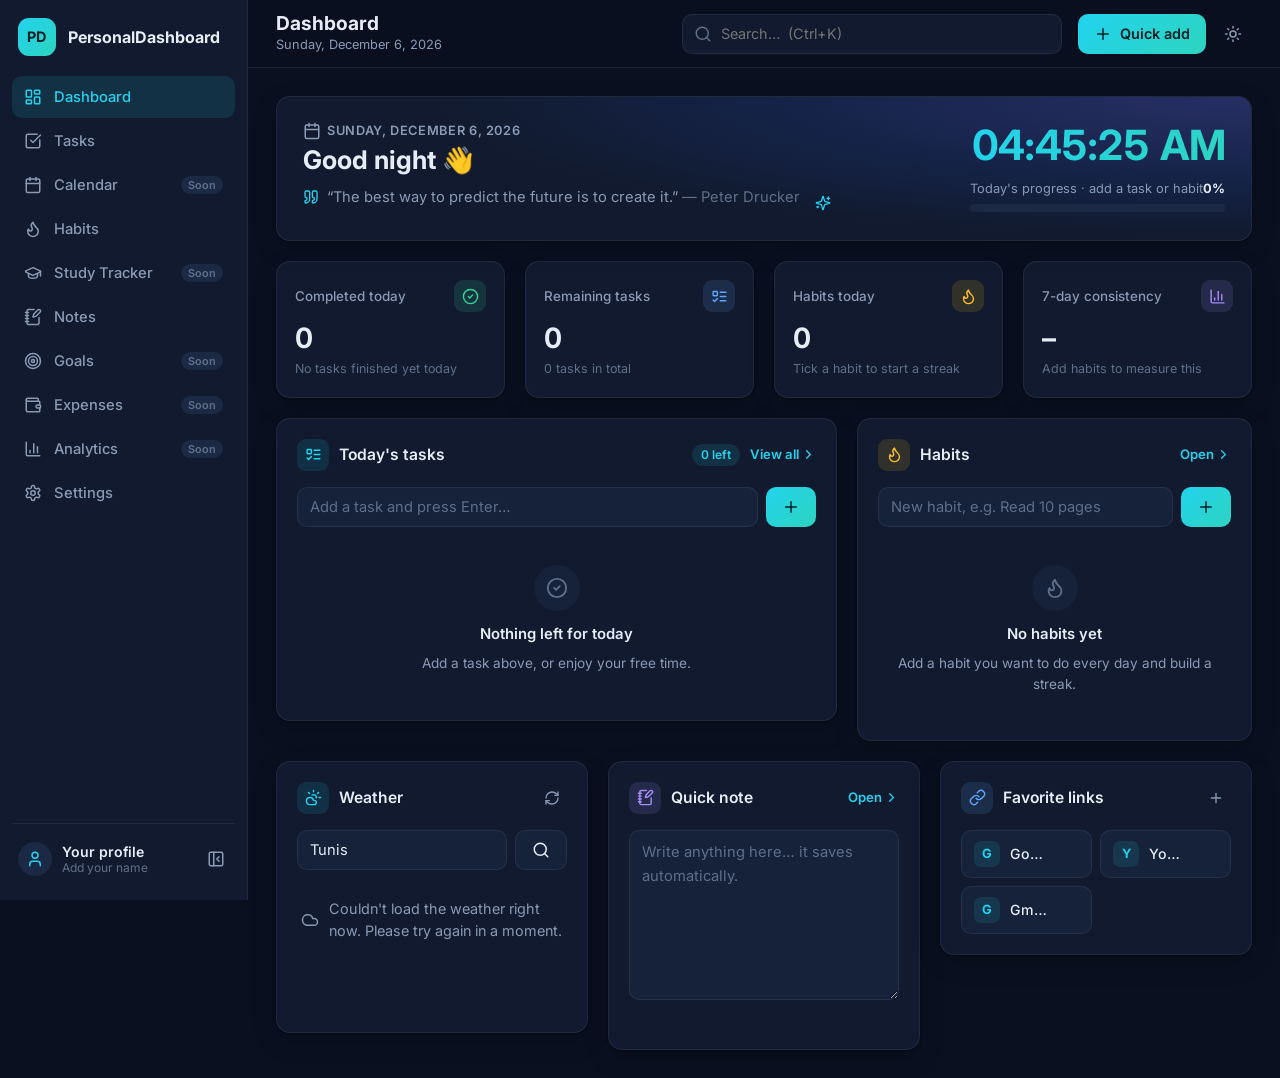
==== index.html @ f1c65d22 "PersonalDashboard 2.0 - Phase 1: app shell, redesign and data foundation - Sidebar navigation (colla" ====
<!DOCTYPE html>
<html lang="en" data-theme="dark">
<head>
  <meta charset="UTF-8">
  <meta name="viewport" content="width=device-width, initial-scale=1.0">
  <title>PersonalDashboard</title>

  <!-- Apply the saved theme BEFORE the page is drawn (avoids a white flash). Dark is the default. -->
  <script>
    try {
      const settings = JSON.parse(localStorage.getItem("pd.settings") || "null");
      const oldTheme = JSON.parse(localStorage.getItem("theme") || "null"); // from version 1
      document.documentElement.dataset.theme = (settings && settings.theme) || oldTheme || "dark";
    } catch {}
  </script>

  <!-- Inter font (falls back to the system font when offline) -->
  <link rel="preconnect" href="https://fonts.googleapis.com">
  <link rel="preconnect" href="https://fonts.gstatic.com" crossorigin>
  <link href="https://fonts.googleapis.com/css2?family=Inter:wght@400;500;600;700&display=swap" rel="stylesheet">

  <link rel="stylesheet" href="css/base.css">
  <link rel="stylesheet" href="css/layout.css">
  <link rel="stylesheet" href="css/components.css">
  <link rel="stylesheet" href="css/widgets.css">
  <link rel="stylesheet" href="css/animations.css">
</head>
<body>

  <div class="app" id="app">

    <!-- ===== Sidebar (filled in by js/shell.js) ===== -->
    <aside class="sidebar" id="sidebar" aria-label="Main navigation">
      <div class="sidebar-brand">
        <div class="logo" aria-hidden="true">PD</div>
        <span class="brand-name">PersonalDashboard</span>
      </div>

      <nav class="sidebar-nav" id="sidebar-nav"></nav>

      <div class="sidebar-footer">
        <a class="profile" id="profile" href="#/settings"></a>
        <button class="btn-icon collapse-button" id="collapse-button" type="button"></button>
      </div>
    </aside>

    <!-- Dark overlay behind the sidebar on phones -->
    <div class="sidebar-overlay" id="sidebar-overlay"></div>

    <!-- ===== Main area ===== -->
    <div class="main">

      <header class="topbar">
        <button class="btn-icon menu-button" id="menu-button" type="button" aria-label="Open menu"></button>

        <div class="topbar-title">
          <h1 id="page-title">Dashboard</h1>
          <p id="topbar-date" class="topbar-date"></p>
        </div>

        <div class="search" id="search">
          <span class="search-icon" id="search-icon"></span>
          <input id="search-input" type="search" placeholder="Search…  (Ctrl+K)" autocomplete="off"
                 aria-label="Search tasks, habits, notes and links">
          <div class="dropdown search-results" id="search-results" hidden></div>
        </div>

        <div class="topbar-actions">
          <div class="quick-add">
            <button class="btn btn-primary" id="quick-add-button" type="button" aria-haspopup="menu" aria-expanded="false"></button>
            <div class="dropdown quick-add-menu" id="quick-add-menu" role="menu" hidden></div>
          </div>
          <button class="btn-icon" id="theme-button" type="button"></button>
        </div>
      </header>

      <!-- Each page is drawn in here by js/router.js -->
      <main class="view" id="view" tabindex="-1"></main>
    </div>
  </div>

  <!-- Toast notifications appear here -->
  <div class="toasts" id="toasts" aria-live="polite"></div>

  <!-- Scripts: order matters, each file can use the ones loaded before it -->
  <script src="js/icons.js"></script>
  <script src="js/storage.js"></script>
  <script src="js/ui.js"></script>
  <script src="js/widgets/welcome.js"></script>
  <script src="js/widgets/stats.js"></script>
  <script src="js/widgets/tasks.js"></script>
  <script src="js/widgets/habits.js"></script>
  <script src="js/widgets/notes.js"></script>
  <script src="js/widgets/links.js"></script>
  <script src="js/widgets/weather.js"></script>
  <script src="js/views.js"></script>
  <script src="js/router.js"></script>
  <script src="js/shell.js"></script>
  <script src="js/app.js"></script>
</body>
</html>
---- css/base.css ----
/* =========================================================
   BASE: design tokens (colors, sizes), reset, typography,
   buttons and form fields shared by the whole app.
   ========================================================= */

/* Dark theme = the default */
:root {
  color-scheme: dark;

  --bg: #0a1020;              /* deep navy page background */
  --surface: #111a2e;         /* cards */
  --surface-2: #16213a;       /* inputs, hovered rows */
  --surface-3: #1c2945;
  --border: rgba(148, 163, 184, 0.12);
  --border-strong: rgba(148, 163, 184, 0.22);

  --text: #e6edf7;
  --text-muted: #8a9ab5;
  --text-faint: #5f6f8a;

  --accent: #22d3ee;          /* cyan */
  --accent-2: #2dd4bf;        /* turquoise, used in gradients */
  --accent-soft: rgba(34, 211, 238, 0.12);
  --on-accent: #032027;       /* text on accent-colored buttons */

  /* Secondary colors */
  --violet: #a78bfa;
  --amber: #fbbf24;
  --rose: #fb7185;
  --emerald: #34d399;
  --sky: #60a5fa;
  --danger: #f87171;

  --shadow: 0 1px 2px rgba(0, 0, 0, 0.3), 0 8px 24px rgba(0, 0, 0, 0.18);
  --shadow-lg: 0 20px 50px rgba(0, 0, 0, 0.45);
  --glow: 0 10px 30px rgba(34, 211, 238, 0.12);
  --sky-strength: 0.28;

  --radius: 14px;
  --radius-sm: 10px;
  --sidebar-width: 248px;
  --topbar-height: 68px;
  --font: "Inter", "Segoe UI", system-ui, -apple-system, sans-serif;
}

/* Light theme: only the values change, every other rule stays the same */
:root[data-theme="light"] {
  color-scheme: light;

  --bg: #f3f6fb;
  --surface: #ffffff;
  --surface-2: #f1f5f9;
  --surface-3: #e8eef6;
  --border: #e3e9f2;
  --border-strong: #cfd8e5;

  --text: #0f172a;
  --text-muted: #5b6b82;
  --text-faint: #94a3b8;

  --accent: #0891b2;          /* darker cyan so it's readable on white */
  --accent-2: #0d9488;
  --accent-soft: rgba(8, 145, 178, 0.1);
  --on-accent: #ffffff;

  --violet: #7c3aed;
  --amber: #d97706;
  --rose: #e11d48;
  --emerald: #059669;
  --sky: #2563eb;
  --danger: #dc2626;

  --shadow: 0 1px 2px rgba(15, 23, 42, 0.04), 0 6px 20px rgba(15, 23, 42, 0.05);
  --shadow-lg: 0 20px 50px rgba(15, 23, 42, 0.15);
  --glow: 0 10px 30px rgba(8, 145, 178, 0.12);
  --sky-strength: 0.35;
}

/* ===== Reset ===== */
*,
*::before,
*::after {
  box-sizing: border-box;
  margin: 0;
  padding: 0;
}

html {
  -webkit-text-size-adjust: 100%;
}

body {
  font-family: var(--font);
  font-size: 15px;
  line-height: 1.5;
  background: var(--bg);
  color: var(--text);
  min-height: 100vh;
  -webkit-font-smoothing: antialiased;
}

a {
  color: inherit;
  text-decoration: none;
}

ul {
  list-style: none;
}

[hidden] {
  display: none !important;
}

/* A visible ring only when using the keyboard (not on mouse clicks) */
:focus-visible {
  outline: 2px solid var(--accent);
  outline-offset: 2px;
}

/* Lucide icons */
.icon {
  width: 18px;
  height: 18px;
  flex-shrink: 0;
}

/* Text that only screen readers announce */
.sr-only {
  position: absolute;
  width: 1px;
  height: 1px;
  overflow: hidden;
  clip: rect(0 0 0 0);
  white-space: nowrap;
}

.muted { color: var(--text-muted); }

/* Thin scrollbars */
* {
  scrollbar-width: thin;
  scrollbar-color: var(--border-strong) transparent;
}

/* ===== Buttons ===== */
button {
  font: inherit;
  color: inherit;
  background: none;
  border: none;
  cursor: pointer;
}

button:disabled {
  cursor: not-allowed;
  opacity: 0.5;
}

.btn {
  display: inline-flex;
  align-items: center;
  justify-content: center;
  gap: 8px;
  height: 40px;
  padding: 0 16px;
  border-radius: var(--radius-sm);
  font-weight: 600;
  font-size: 0.9rem;
  white-space: nowrap;
  transition: background-color 0.2s, border-color 0.2s, transform 0.1s, opacity 0.2s;
}

.btn:active:not(:disabled) {
  transform: scale(0.97);
}

.btn-primary {
  background: linear-gradient(135deg, var(--accent), var(--accent-2));
  color: var(--on-accent);
}

.btn-primary:hover {
  opacity: 0.92;
}

.btn-secondary {
  background: var(--surface-2);
  border: 1px solid var(--border);
}

.btn-secondary:hover {
  border-color: var(--border-strong);
  background: var(--surface-3);
}

.btn-danger {
  background: var(--danger);
  color: #fff;
}

.btn-danger:hover {
  opacity: 0.9;
}

/* Square icon-only button */
.btn-icon {
  display: inline-flex;
  align-items: center;
  justify-content: center;
  width: 38px;
  height: 38px;
  border-radius: var(--radius-sm);
  color: var(--text-muted);
  transition: background-color 0.2s, color 0.2s, transform 0.1s;
  flex-shrink: 0;
}

.btn-icon:hover {
  background: var(--surface-2);
  color: var(--text);
}

.btn-icon:active {
  transform: scale(0.94);
}

.btn-icon.small {
  width: 30px;
  height: 30px;
}

.btn-icon.small .icon {
  width: 16px;
  height: 16px;
}

.btn-icon.danger:hover {
  color: var(--danger);
}

/* ===== Form fields ===== */
.input,
textarea.input,
select.input {
  width: 100%;
  height: 40px;
  padding: 0 12px;
  font: inherit;
  font-size: 0.92rem;
  color: var(--text);
  background: var(--surface-2);
  border: 1px solid var(--border);
  border-radius: var(--radius-sm);
  transition: border-color 0.2s, background-color 0.2s, box-shadow 0.2s;
}

textarea.input {
  height: auto;
  padding: 10px 12px;
  line-height: 1.6;
  resize: vertical;
}

.input::placeholder {
  color: var(--text-faint);
}

.input:hover {
  border-color: var(--border-strong);
}

.input:focus {
  outline: none;
  border-color: var(--accent);
  box-shadow: 0 0 0 3px var(--accent-soft);
}

.input.invalid {
  border-color: var(--danger);
}

.field {
  display: flex;
  flex-direction: column;
  gap: 6px;
}

.field label {
  font-size: 0.82rem;
  font-weight: 600;
  color: var(--text-muted);
}

.field-error {
  font-size: 0.8rem;
  color: var(--danger);
  min-height: 1em;
}

input[type="checkbox"] {
  width: 18px;
  height: 18px;
  accent-color: var(--accent);
  cursor: pointer;
  flex-shrink: 0;
}
---- css/layout.css ----
/* =========================================================
   LAYOUT: the app "frame": sidebar, top bar, page area,
   and how it adapts to tablets and phones.
   ========================================================= */

.app {
  display: grid;
  grid-template-columns: var(--sidebar-width) minmax(0, 1fr);
  min-height: 100vh;
  transition: grid-template-columns 0.25s ease;
}

/* Collapsed sidebar (desktop): icons only */
.app.sidebar-collapsed {
  --sidebar-width: 76px;
}

/* ===== Sidebar ===== */
.sidebar {
  position: sticky;
  top: 0;
  height: 100vh;
  display: flex;
  flex-direction: column;
  background: var(--surface);
  border-right: 1px solid var(--border);
  padding: 18px 12px;
  overflow: hidden;
  z-index: 40;
}

.sidebar-brand {
  display: flex;
  align-items: center;
  gap: 12px;
  padding: 0 6px 20px;
  white-space: nowrap;
}

.logo {
  width: 38px;
  height: 38px;
  flex-shrink: 0;
  display: grid;
  place-items: center;
  border-radius: 11px;
  background: linear-gradient(135deg, var(--accent), var(--accent-2));
  color: var(--on-accent);
  font-weight: 700;
  font-size: 0.9rem;
  letter-spacing: 0.02em;
}

.brand-name {
  font-weight: 700;
  font-size: 1rem;
}

.sidebar-nav {
  flex: 1;
  display: flex;
  flex-direction: column;
  gap: 2px;
  overflow-y: auto;
  overflow-x: hidden;
}

.nav-link {
  position: relative;
  display: flex;
  align-items: center;
  gap: 12px;
  height: 42px;
  padding: 0 12px;
  border-radius: var(--radius-sm);
  color: var(--text-muted);
  font-weight: 500;
  font-size: 0.92rem;
  white-space: nowrap;
  transition: background-color 0.2s, color 0.2s;
}

.nav-link:hover {
  background: var(--surface-2);
  color: var(--text);
}

/* Active page: tinted background + accent bar on the left */
.nav-link[aria-current="page"] {
  background: var(--accent-soft);
  color: var(--accent);
}

.nav-link[aria-current="page"]::before {
  content: "";
  position: absolute;
  left: -12px;
  top: 10px;
  bottom: 10px;
  width: 3px;
  border-radius: 0 3px 3px 0;
  background: var(--accent);
}

.nav-label {
  flex: 1;
}

/* "Soon" label on sections planned for a later phase */
.nav-badge {
  font-size: 0.68rem;
  font-weight: 600;
  padding: 1px 7px;
  border-radius: 999px;
  background: var(--surface-3);
  color: var(--text-faint);
}

.sidebar-footer {
  display: flex;
  align-items: center;
  gap: 6px;
  padding-top: 12px;
  border-top: 1px solid var(--border);
}

.profile {
  flex: 1;
  min-width: 0;
  display: flex;
  align-items: center;
  gap: 10px;
  padding: 6px;
  border-radius: var(--radius-sm);
  transition: background-color 0.2s;
}

.profile:hover {
  background: var(--surface-2);
}

.avatar {
  width: 34px;
  height: 34px;
  flex-shrink: 0;
  display: grid;
  place-items: center;
  border-radius: 50%;
  background: var(--surface-3);
  color: var(--accent);
  font-weight: 700;
  font-size: 0.85rem;
}

.profile-text {
  min-width: 0;
  display: flex;
  flex-direction: column;
  line-height: 1.25;
}

.profile-name {
  font-weight: 600;
  font-size: 0.88rem;
  overflow: hidden;
  text-overflow: ellipsis;
  white-space: nowrap;
}

.profile-sub {
  font-size: 0.75rem;
  color: var(--text-faint);
}

/* Collapsed: hide all text, center the icons */
.app.sidebar-collapsed .brand-name,
.app.sidebar-collapsed .nav-label,
.app.sidebar-collapsed .nav-badge,
.app.sidebar-collapsed .profile-text {
  display: none;
}

.app.sidebar-collapsed .nav-link {
  justify-content: center;
  padding: 0;
}

.app.sidebar-collapsed .sidebar-brand {
  justify-content: center;
  padding-left: 0;
  padding-right: 0;
}

.app.sidebar-collapsed .sidebar-footer {
  flex-direction: column;
}

.app.sidebar-collapsed .profile {
  flex: none;
}

.sidebar-overlay {
  display: none;
}

/* ===== Main area ===== */
.main {
  min-width: 0;
  display: flex;
  flex-direction: column;
}

/* ===== Top bar ===== */
.topbar {
  position: sticky;
  top: 0;
  z-index: 30;
  display: flex;
  align-items: center;
  gap: 16px;
  min-height: var(--topbar-height);
  padding: 12px 28px;
  background: color-mix(in srgb, var(--bg) 82%, transparent);
  backdrop-filter: blur(12px);
  -webkit-backdrop-filter: blur(12px);
  border-bottom: 1px solid var(--border);
}

.menu-button {
  display: none;
}

.topbar-title {
  min-width: 0;
  margin-right: auto;
}

.topbar-title h1 {
  font-size: 1.2rem;
  font-weight: 700;
  line-height: 1.2;
}

.topbar-date {
  font-size: 0.8rem;
  color: var(--text-muted);
}

.search {
  position: relative;
  width: min(380px, 100%);
}

.search-icon {
  position: absolute;
  left: 12px;
  top: 50%;
  transform: translateY(-50%);
  color: var(--text-faint);
  display: flex;
  pointer-events: none;
}

.search input {
  width: 100%;
  height: 40px;
  padding: 0 12px 0 38px;
  font: inherit;
  font-size: 0.9rem;
  color: var(--text);
  background: var(--surface);
  border: 1px solid var(--border);
  border-radius: var(--radius-sm);
  transition: border-color 0.2s, box-shadow 0.2s;
}

.search input:focus {
  outline: none;
  border-color: var(--accent);
  box-shadow: 0 0 0 3px var(--accent-soft);
}

.topbar-actions {
  display: flex;
  align-items: center;
  gap: 8px;
}

.quick-add {
  position: relative;
}

/* ===== Page area ===== */
.view {
  width: 100%;
  max-width: 1320px;
  margin: 0 auto;
  padding: 28px;
}

.view:focus {
  outline: none;
}

/* =========================================================
   RESPONSIVE
   ========================================================= */

/* Tablets and phones: the sidebar becomes a slide-in drawer */
@media (max-width: 960px) {
  .app,
  .app.sidebar-collapsed {
    grid-template-columns: minmax(0, 1fr);
    --sidebar-width: 260px;
  }

  .sidebar {
    position: fixed;
    left: 0;
    top: 0;
    width: 260px;
    transform: translateX(-100%);
    transition: transform 0.25s ease;
    box-shadow: var(--shadow-lg);
  }

  /* The drawer always shows full labels, even if "collapsed" was chosen on desktop */
  .app.sidebar-collapsed .brand-name,
  .app.sidebar-collapsed .nav-label,
  .app.sidebar-collapsed .nav-badge,
  .app.sidebar-collapsed .profile-text {
    display: revert;
  }
  .app.sidebar-collapsed .nav-link { justify-content: flex-start; padding: 0 12px; }
  .app.sidebar-collapsed .sidebar-brand { justify-content: flex-start; padding: 0 6px 20px; }
  .app.sidebar-collapsed .sidebar-footer { flex-direction: row; }
  .app.sidebar-collapsed .profile { flex: 1; }

  .collapse-button {
    display: none;
  }

  .app.nav-open .sidebar {
    transform: translateX(0);
  }

  .app.nav-open .sidebar-overlay {
    display: block;
    position: fixed;
    inset: 0;
    z-index: 35;
    background: rgba(2, 6, 23, 0.55);
  }

  .menu-button {
    display: inline-flex;
  }

  .topbar {
    padding: 12px 20px;
  }

  .view {
    padding: 20px;
  }
}

/* Phones: search moves to its own row, button text is hidden */
@media (max-width: 640px) {
  .topbar {
    flex-wrap: wrap;
    gap: 10px;
    padding: 10px 16px;
  }

  .search {
    order: 5;           /* put it last = on the second row */
    width: 100%;
  }

  .topbar-date {
    display: none;
  }

  .quick-add-label {
    display: none;
  }

  #quick-add-button {
    width: 40px;
    padding: 0;
  }

  .view {
    padding: 16px;
  }
}
---- css/components.css ----
/* =========================================================
   COMPONENTS: reusable building blocks used on every page.
   ========================================================= */

/* ===== Card ===== */
.card {
  background: var(--surface);
  border: 1px solid var(--border);
  border-radius: var(--radius);
  padding: 20px;
  box-shadow: var(--shadow);
  min-width: 0;
  transition: border-color 0.25s, box-shadow 0.25s, transform 0.25s;
}

.card.hoverable:hover {
  border-color: var(--border-strong);
  box-shadow: var(--glow);
  transform: translateY(-2px);
}

.card-header {
  display: flex;
  align-items: center;
  gap: 10px;
  margin-bottom: 16px;
}

.card-title {
  display: flex;
  align-items: center;
  gap: 10px;
  font-size: 0.98rem;
  font-weight: 600;
  margin-right: auto;
  min-width: 0;
}

/* Small colored square behind a card's icon */
.card-icon {
  width: 32px;
  height: 32px;
  flex-shrink: 0;
  display: grid;
  place-items: center;
  border-radius: 9px;
  background: var(--accent-soft);
  color: var(--accent);
}

.card-icon .icon {
  width: 17px;
  height: 17px;
}

.card-icon.violet  { background: color-mix(in srgb, var(--violet) 14%, transparent);  color: var(--violet); }
.card-icon.amber   { background: color-mix(in srgb, var(--amber) 14%, transparent);   color: var(--amber); }
.card-icon.rose    { background: color-mix(in srgb, var(--rose) 14%, transparent);    color: var(--rose); }
.card-icon.emerald { background: color-mix(in srgb, var(--emerald) 14%, transparent); color: var(--emerald); }
.card-icon.sky     { background: color-mix(in srgb, var(--sky) 14%, transparent);     color: var(--sky); }

.card-link {
  display: inline-flex;
  align-items: center;
  gap: 2px;
  font-size: 0.82rem;
  font-weight: 600;
  color: var(--accent);
  white-space: nowrap;
}

.card-link:hover {
  text-decoration: underline;
}

.card-link .icon {
  width: 15px;
  height: 15px;
}

/* ===== Badge ===== */
.badge {
  display: inline-flex;
  align-items: center;
  gap: 4px;
  padding: 2px 9px;
  border-radius: 999px;
  font-size: 0.75rem;
  font-weight: 600;
  background: var(--surface-3);
  color: var(--text-muted);
  white-space: nowrap;
}

.badge.accent {
  background: var(--accent-soft);
  color: var(--accent);
}

/* ===== Inline "add" form: input + button ===== */
.add-form {
  display: flex;
  gap: 8px;
  margin-bottom: 12px;
}

/* ===== List rows (tasks, habits) ===== */
.item-list {
  display: flex;
  flex-direction: column;
}

.item {
  display: flex;
  align-items: center;
  gap: 12px;
  padding: 10px 8px;
  margin: 0 -8px;
  border-radius: var(--radius-sm);
  transition: background-color 0.2s;
}

.item + .item {
  border-top: 1px solid var(--border);
}

.item:hover {
  background: var(--surface-2);
}

.item:hover + .item {
  border-top-color: transparent;
}

.item-text {
  flex: 1;
  min-width: 0;
  overflow-wrap: anywhere;
  font-size: 0.92rem;
}

/* The words. The "crossed out" line is a thin background stripe that grows
   from 0% to 100% wide, so it draws itself from left to right. */
.item-label {
  background: linear-gradient(currentColor, currentColor) no-repeat 0 55% / 0% 1.5px;
  transition: background-size 0.35s ease, color 0.35s ease;
}

.item.done .item-label {
  background-size: 100% 1.5px;
  color: var(--text-faint);
}

/* Action buttons appear on hover (always visible on touch screens) */
.item-actions {
  display: flex;
  gap: 2px;
  opacity: 0;
  transition: opacity 0.2s;
}

.item:hover .item-actions,
.item:focus-within .item-actions {
  opacity: 1;
}

@media (hover: none) {
  .item-actions { opacity: 1; }
}

/* ===== Progress bar ===== */
.progress-track {
  height: 8px;
  background: var(--surface-3);
  border-radius: 999px;
  overflow: hidden;
}

.progress-bar {
  height: 100%;
  width: 0%;
  border-radius: 999px;
  background: linear-gradient(90deg, var(--accent), var(--accent-2));
  transition: width 0.5s ease;
}

/* When something is 100% done, the bar shines */
.progress-bar.complete {
  background: linear-gradient(90deg, var(--accent), #a5f3fc, var(--accent-2), var(--accent));
  background-size: 200% 100%;
  animation: shine 2.2s linear infinite;
}

/* ===== Empty state ===== */
.empty-state {
  display: flex;
  flex-direction: column;
  align-items: center;
  text-align: center;
  gap: 8px;
  padding: 26px 12px;
  color: var(--text-muted);
}

.empty-state .empty-icon {
  width: 46px;
  height: 46px;
  display: grid;
  place-items: center;
  border-radius: 50%;
  background: var(--surface-2);
  color: var(--text-faint);
  margin-bottom: 4px;
}

.empty-state .empty-icon .icon {
  width: 22px;
  height: 22px;
}

.empty-state strong {
  color: var(--text);
  font-weight: 600;
  font-size: 0.93rem;
}

.empty-state p {
  font-size: 0.85rem;
  max-width: 320px;
}

/* ===== Dropdown menus (quick add, search results) ===== */
.dropdown {
  position: absolute;
  top: calc(100% + 8px);
  right: 0;
  z-index: 50;
  min-width: 220px;
  padding: 6px;
  background: var(--surface);
  border: 1px solid var(--border-strong);
  border-radius: var(--radius);
  box-shadow: var(--shadow-lg);
  animation: pop-in 0.15s ease;
}

.menu-item {
  display: flex;
  align-items: center;
  gap: 10px;
  width: 100%;
  padding: 9px 10px;
  border-radius: 8px;
  font-size: 0.9rem;
  text-align: left;
  color: var(--text);
}

.menu-item:hover,
.menu-item:focus-visible,
.menu-item.active {
  background: var(--surface-2);
  outline: none;
}

.menu-item .icon {
  color: var(--text-muted);
}

.menu-item small {
  margin-left: auto;
  font-size: 0.75rem;
  color: var(--text-faint);
}

.search-results {
  left: 0;
  right: 0;
  max-height: 60vh;
  overflow-y: auto;
}

.search-group {
  padding: 8px 10px 4px;
  font-size: 0.72rem;
  font-weight: 600;
  text-transform: uppercase;
  letter-spacing: 0.06em;
  color: var(--text-faint);
}

.search-empty {
  padding: 14px 10px;
  font-size: 0.88rem;
  color: var(--text-muted);
}

.result-text {
  min-width: 0;
  overflow: hidden;
  text-overflow: ellipsis;
  white-space: nowrap;
}

mark {
  background: var(--accent-soft);
  color: var(--accent);
  border-radius: 3px;
}

/* ===== Toasts ===== */
.toasts {
  position: fixed;
  right: 20px;
  bottom: 20px;
  z-index: 200;
  display: flex;
  flex-direction: column;
  gap: 10px;
  max-width: min(380px, calc(100vw - 40px));
}

.toast {
  display: flex;
  align-items: center;
  gap: 10px;
  padding: 12px 14px;
  background: var(--surface);
  border: 1px solid var(--border-strong);
  border-left: 3px solid var(--emerald);
  border-radius: var(--radius-sm);
  box-shadow: var(--shadow-lg);
  font-size: 0.9rem;
  animation: toast-in 0.25s ease;
}

.toast.error { border-left-color: var(--danger); }
.toast.info  { border-left-color: var(--accent); }

.toast .toast-icon { color: var(--emerald); display: flex; }
.toast.error .toast-icon { color: var(--danger); }
.toast.info .toast-icon { color: var(--accent); }

.toast-message {
  flex: 1;
}

.toast-action {
  font-weight: 600;
  color: var(--accent);
  padding: 4px 6px;
  border-radius: 6px;
}

.toast-action:hover {
  background: var(--accent-soft);
}

.toast.leaving {
  animation: toast-out 0.2s ease forwards;
}

/* ===== Modal dialog ===== */
.modal-backdrop {
  position: fixed;
  inset: 0;
  z-index: 150;
  display: grid;
  place-items: center;
  padding: 16px;
  background: rgba(2, 6, 23, 0.6);
  backdrop-filter: blur(3px);
  animation: fade-in 0.15s ease;
}

.modal {
  width: min(460px, 100%);
  max-height: calc(100vh - 32px);
  overflow-y: auto;
  background: var(--surface);
  border: 1px solid var(--border-strong);
  border-radius: 16px;
  box-shadow: var(--shadow-lg);
  padding: 22px;
  animation: pop-in 0.2s ease;
}

.modal h2 {
  font-size: 1.1rem;
  margin-bottom: 6px;
}

.modal-message {
  color: var(--text-muted);
  font-size: 0.92rem;
}

.modal-fields {
  display: flex;
  flex-direction: column;
  gap: 14px;
  margin-top: 16px;
}

.modal-actions {
  display: flex;
  justify-content: flex-end;
  gap: 8px;
  margin-top: 22px;
}

/* ===== Page header (Tasks, Habits, Notes pages) ===== */
.page-header {
  display: flex;
  align-items: flex-end;
  justify-content: space-between;
  gap: 16px;
  margin-bottom: 20px;
  flex-wrap: wrap;
}

.page-header h2 {
  font-size: 1.45rem;
  font-weight: 700;
}

.page-header p {
  color: var(--text-muted);
  font-size: 0.92rem;
}

/* ===== Segmented control (e.g. Dark | Light) ===== */
.segmented {
  display: inline-flex;
  padding: 3px;
  gap: 3px;
  background: var(--surface-2);
  border: 1px solid var(--border);
  border-radius: var(--radius-sm);
}

.segmented button {
  display: inline-flex;
  align-items: center;
  gap: 6px;
  padding: 7px 14px;
  border-radius: 8px;
  font-size: 0.86rem;
  font-weight: 600;
  color: var(--text-muted);
  transition: background-color 0.2s, color 0.2s;
}

.segmented button[aria-pressed="true"] {
  background: var(--surface);
  color: var(--text);
  box-shadow: var(--shadow);
}

/* Small loading spinner */
.spinner {
  animation: spin 0.9s linear infinite;
}
---- css/widgets.css ----
/* =========================================================
   WIDGETS & PAGES: styles for specific widgets and pages.
   ========================================================= */

/* ===== Dashboard grid ===== */
.dashboard {
  display: flex;
  flex-direction: column;
  gap: 20px;
}

/* 12 columns: each widget chooses how many it spans */
.widget-grid {
  display: grid;
  grid-template-columns: repeat(12, minmax(0, 1fr));
  gap: 20px;
  align-items: start;
}

.span-7 { grid-column: span 7; }
.span-5 { grid-column: span 5; }
.span-4 { grid-column: span 4; }

@media (max-width: 1180px) {
  .span-7, .span-5, .span-4 { grid-column: span 6; }
}

@media (max-width: 760px) {
  .span-7, .span-5, .span-4 { grid-column: span 12; }
}

/* ===== Welcome banner ===== */
.welcome {
  position: relative;
  overflow: hidden;
  display: flex;
  align-items: center;
  gap: 24px;
  padding: 24px 26px;
}

/* Time-of-day sky: a colored glow that changes with the hour.
   js/widgets/welcome.js sets <html data-period="morning|afternoon|evening|night">. */
.welcome-sky {
  position: absolute;
  inset: 0;
  opacity: var(--sky-strength);
  pointer-events: none;
}

[data-period="morning"] .welcome-sky {
  background: radial-gradient(120% 140% at 100% 0%, #fdba74 0%, #f9a8d4 35%, transparent 70%);
}
[data-period="afternoon"] .welcome-sky {
  background: radial-gradient(120% 140% at 100% 0%, #22d3ee 0%, #60a5fa 40%, transparent 70%);
}
[data-period="evening"] .welcome-sky {
  background: radial-gradient(120% 140% at 100% 0%, #fb923c 0%, #f472b6 35%, #a78bfa 55%, transparent 75%);
}
[data-period="night"] .welcome-sky {
  background: radial-gradient(120% 140% at 100% 0%, #6366f1 0%, #1e3a8a 40%, transparent 70%);
}

.welcome-main,
.welcome-side {
  position: relative;  /* sit above the sky */
}

.welcome-main {
  flex: 1;
  min-width: 0;
}

.eyebrow {
  display: flex;
  align-items: center;
  gap: 6px;
  font-size: 0.8rem;
  font-weight: 600;
  color: var(--text-muted);
  text-transform: uppercase;
  letter-spacing: 0.05em;
}

.welcome h2 {
  font-size: 1.6rem;
  font-weight: 700;
  line-height: 1.25;
  margin: 4px 0 10px;
}

.quote {
  display: flex;
  align-items: flex-start;
  gap: 8px;
  max-width: 620px;
  color: var(--text-muted);
  font-size: 0.92rem;
}

.quote .icon {
  width: 16px;
  height: 16px;
  margin-top: 3px;
  color: var(--accent);
}

.quote-author {
  color: var(--text-faint);
  white-space: nowrap;
}

.welcome-side {
  display: flex;
  flex-direction: column;
  align-items: flex-end;
  gap: 12px;
  min-width: 220px;
}

.clock {
  font-size: 2.6rem;
  font-weight: 700;
  line-height: 1;
  letter-spacing: -0.02em;
  font-variant-numeric: tabular-nums;  /* digits don't "jump" */
  background: linear-gradient(135deg, var(--accent), var(--accent-2));
  -webkit-background-clip: text;
  background-clip: text;
  color: transparent;
}

.daily-progress {
  width: 100%;
}

.daily-progress-info {
  display: flex;
  justify-content: space-between;
  font-size: 0.8rem;
  color: var(--text-muted);
  margin-bottom: 6px;
}

.daily-progress-info strong {
  color: var(--text);
}

@media (max-width: 760px) {
  .welcome {
    flex-direction: column;
    align-items: stretch;
    padding: 20px;
  }

  .welcome-side {
    align-items: flex-start;
    min-width: 0;
  }

  .clock {
    font-size: 2.1rem;
  }
}

/* ===== Stat cards ===== */
.stats-grid {
  display: grid;
  grid-template-columns: repeat(4, minmax(0, 1fr));
  gap: 20px;
}

@media (max-width: 1100px) {
  .stats-grid { grid-template-columns: repeat(2, minmax(0, 1fr)); }
}

@media (max-width: 480px) {
  .stats-grid { gap: 12px; }
}

.stat-card {
  display: flex;
  flex-direction: column;
  gap: 12px;
  padding: 18px;
}

.stat-top {
  display: flex;
  align-items: center;
  justify-content: space-between;
  gap: 8px;
  color: var(--text-muted);
  font-size: 0.84rem;
  font-weight: 500;
}

.stat-value {
  font-size: 1.75rem;
  font-weight: 700;
  line-height: 1;
  font-variant-numeric: tabular-nums;
}

.stat-sub {
  font-size: 0.78rem;
  color: var(--text-faint);
  margin-top: -4px;
}

/* ===== Habits ===== */
.habit-progress {
  margin-bottom: 14px;
}

.habit-progress-info {
  display: flex;
  justify-content: space-between;
  font-size: 0.8rem;
  color: var(--text-muted);
  margin-bottom: 6px;
}

.habit-progress-info .complete-text {
  color: var(--accent);
  font-weight: 600;
}

.streak {
  display: inline-flex;
  align-items: center;
  gap: 3px;
  padding: 2px 9px;
  border-radius: 999px;
  font-size: 0.76rem;
  font-weight: 600;
  white-space: nowrap;
  background: color-mix(in srgb, var(--amber) 13%, transparent);
  color: var(--amber);
}

.streak[data-level="0"] {
  background: var(--surface-3);
  color: var(--text-faint);
}

.flame {
  display: inline-flex;
}

.flame .icon {
  width: 14px;
  height: 14px;
  transition: width 0.3s, height 0.3s;
}

/* The flame grows with the streak: level 1 = 3+ days, level 2 = 7+ days */
.streak[data-level="1"] .flame .icon { width: 16px; height: 16px; }
.streak[data-level="2"] .flame .icon { width: 18px; height: 18px; }
.streak[data-level="2"] .flame { animation: flicker 1.6s ease-in-out infinite; }

/* Last 7 days as little squares (Habits page) */
.week-dots {
  display: flex;
  gap: 4px;
}

.week-dot {
  width: 14px;
  height: 14px;
  border-radius: 4px;
  background: var(--surface-3);
}

.week-dot.on {
  background: var(--accent);
}

.week-dot.today {
  outline: 1.5px solid var(--border-strong);
  outline-offset: 1px;
}

@media (max-width: 520px) {
  .week-dots { display: none; }
}

/* ===== Notes ===== */
.note-area {
  min-height: 170px;
}

.page-note .note-area {
  min-height: 55vh;
  font-size: 1rem;
}

.note-status {
  display: block;
  font-size: 0.78rem;
  color: var(--text-faint);
  margin-top: 8px;
  min-height: 1.2em;
}

/* ===== Links ===== */
.link-grid {
  display: grid;
  grid-template-columns: repeat(auto-fill, minmax(130px, 1fr));
  gap: 8px;
}

.link-tile {
  position: relative;
  display: flex;
  align-items: center;
  gap: 10px;
  padding: 10px 12px;
  border-radius: var(--radius-sm);
  background: var(--surface-2);
  border: 1px solid var(--border);
  font-size: 0.88rem;
  font-weight: 500;
  min-width: 0;
  transition: border-color 0.2s, background-color 0.2s, transform 0.15s;
}

.link-tile:hover {
  border-color: var(--accent);
  background: var(--surface-3);
}

.link-tile a {
  display: flex;
  align-items: center;
  gap: 10px;
  min-width: 0;
  flex: 1;
}

.link-tile a::after {
  content: "";
  position: absolute;
  inset: 0;   /* the whole tile is clickable */
}

.link-initial {
  width: 26px;
  height: 26px;
  flex-shrink: 0;
  display: grid;
  place-items: center;
  border-radius: 7px;
  background: var(--accent-soft);
  color: var(--accent);
  font-weight: 700;
  font-size: 0.8rem;
}

.link-name {
  overflow: hidden;
  text-overflow: ellipsis;
  white-space: nowrap;
}

.link-tile .btn-icon {
  position: relative;
  z-index: 1;     /* above the clickable area */
  margin: -6px -8px -6px 0;
  opacity: 0;
}

.link-tile:hover .btn-icon,
.link-tile:focus-within .btn-icon {
  opacity: 1;
}

@media (hover: none) {
  .link-tile .btn-icon { opacity: 1; }
}

.link-form {
  display: grid;
  grid-template-columns: 1fr 1fr auto;
  gap: 8px;
  margin-bottom: 12px;
}

@media (max-width: 520px) {
  .link-form { grid-template-columns: 1fr; }
}

/* ===== Weather ===== */
.weather-body {
  min-height: 130px;
}

.weather-main {
  display: flex;
  align-items: center;
  gap: 16px;
}

.weather-icon {
  width: 58px;
  height: 58px;
  display: grid;
  place-items: center;
  border-radius: 16px;
  background: var(--accent-soft);
  color: var(--accent);
}

.weather-icon .icon {
  width: 30px;
  height: 30px;
}

.weather-temp {
  font-size: 2rem;
  font-weight: 700;
  line-height: 1.1;
}

.weather-place {
  color: var(--text-muted);
  font-size: 0.88rem;
}

.weather-details {
  display: grid;
  grid-template-columns: repeat(3, 1fr);
  gap: 8px;
  margin-top: 16px;
}

.weather-detail {
  display: flex;
  flex-direction: column;
  gap: 2px;
  padding: 8px 10px;
  border-radius: var(--radius-sm);
  background: var(--surface-2);
  font-size: 0.78rem;
  color: var(--text-muted);
}

.weather-detail strong {
  font-size: 0.92rem;
  color: var(--text);
}

.weather-message {
  display: flex;
  align-items: center;
  gap: 10px;
  padding: 16px 4px;
  color: var(--text-muted);
  font-size: 0.9rem;
}

/* ===== Settings page ===== */
.settings {
  display: flex;
  flex-direction: column;
  gap: 20px;
  max-width: 760px;
}

.setting-row {
  display: flex;
  align-items: center;
  justify-content: space-between;
  gap: 16px;
  padding: 14px 0;
  flex-wrap: wrap;
}

.setting-row + .setting-row {
  border-top: 1px solid var(--border);
}

.setting-text {
  min-width: 0;
  flex: 1 1 260px;
}

.setting-text strong {
  display: block;
  font-size: 0.93rem;
  font-weight: 600;
}

.setting-text span {
  font-size: 0.84rem;
  color: var(--text-muted);
}

.setting-control {
  display: flex;
  gap: 8px;
  flex: 0 1 320px;
}

/* ===== "Coming soon" pages ===== */
.coming-soon {
  max-width: 640px;
  margin: 40px auto;
  text-align: center;
  padding: 40px 28px;
}

.coming-soon .card-icon {
  width: 56px;
  height: 56px;
  border-radius: 16px;
  margin: 0 auto 16px;
}

.coming-soon .card-icon .icon {
  width: 26px;
  height: 26px;
}

.coming-soon h2 {
  font-size: 1.35rem;
  margin-bottom: 6px;
}

.coming-soon ul {
  display: inline-flex;
  flex-direction: column;
  gap: 8px;
  margin-top: 20px;
  text-align: left;
  color: var(--text-muted);
  font-size: 0.92rem;
}

.coming-soon li {
  display: flex;
  align-items: center;
  gap: 8px;
}

.coming-soon li .icon {
  width: 16px;
  height: 16px;
  color: var(--accent);
}
---- css/animations.css ----
/* =========================================================
   ANIMATIONS
   "@keyframes" describes a movement from start to end.
   Elements use it with "animation: name duration".
   ========================================================= */

@keyframes fade-in {
  from { opacity: 0; }
  to   { opacity: 1; }
}

/* Each page fades and slides up a little when you open it */
@keyframes view-in {
  from { opacity: 0; transform: translateY(8px); }
  to   { opacity: 1; transform: translateY(0); }
}

/* Menus and dialogs */
@keyframes pop-in {
  from { opacity: 0; transform: translateY(-4px) scale(0.98); }
  to   { opacity: 1; transform: translateY(0) scale(1); }
}

@keyframes toast-in {
  from { opacity: 0; transform: translateY(10px); }
  to   { opacity: 1; transform: translateY(0); }
}

@keyframes toast-out {
  to { opacity: 0; transform: translateX(20px); }
}

/* New task / habit / link */
@keyframes item-in {
  from { opacity: 0; transform: translateY(-6px); }
  to   { opacity: 1; transform: translateY(0); }
}

/* Deleted item */
@keyframes item-out {
  to { opacity: 0; transform: translateX(20px) scale(0.95); }
}

/* Checkbox "pop" */
@keyframes pop {
  0%   { transform: scale(1); }
  50%  { transform: scale(1.3); }
  100% { transform: scale(1); }
}

/* Streak badge bounce */
@keyframes bump {
  0%   { transform: scale(1); }
  40%  { transform: scale(1.25) rotate(-4deg); }
  100% { transform: scale(1); }
}

/* Long-streak flame */
@keyframes flicker {
  0%, 100% { transform: scale(1) rotate(0deg); }
  50%      { transform: scale(1.12) rotate(5deg); }
}

/* Highlighted search result */
@keyframes highlight {
  0%, 60% { background-color: var(--accent-soft); }
  100%    { background-color: transparent; }
}

@keyframes shine {
  from { background-position: 200% 0; }
  to   { background-position: 0% 0; }
}

@keyframes spin {
  to { transform: rotate(360deg); }
}

/* Classes that js/ui.js adds at the right moment */
.view-enter  { animation: view-in 0.3s ease; }
.entering    { animation: item-in 0.3s ease; }
.leaving     { animation: item-out 0.25s ease forwards; pointer-events: none; }
.pop         { animation: pop 0.3s ease; }
.bump        { animation: bump 0.45s ease; }
.fade-in     { animation: fade-in 0.4s ease; }
.highlighted { animation: highlight 2s ease; }

/* Light/dark switch: the browser cross-fades old and new colors */
::view-transition-old(root),
::view-transition-new(root) {
  animation-duration: 0.35s;
}

/* =========================================================
   REDUCED MOTION (accessibility)
   If "Animation effects" is turned off in Windows (or on a phone),
   remove movement and keep the page still.
   ========================================================= */
@media (prefers-reduced-motion: reduce) {
  *,
  *::before,
  *::after {
    animation-duration: 0.01ms !important;
    animation-iteration-count: 1 !important;
    animation-delay: 0s !important;
    transition-duration: 0.01ms !important;
  }

  .card.hoverable:hover {
    transform: none;
  }
}
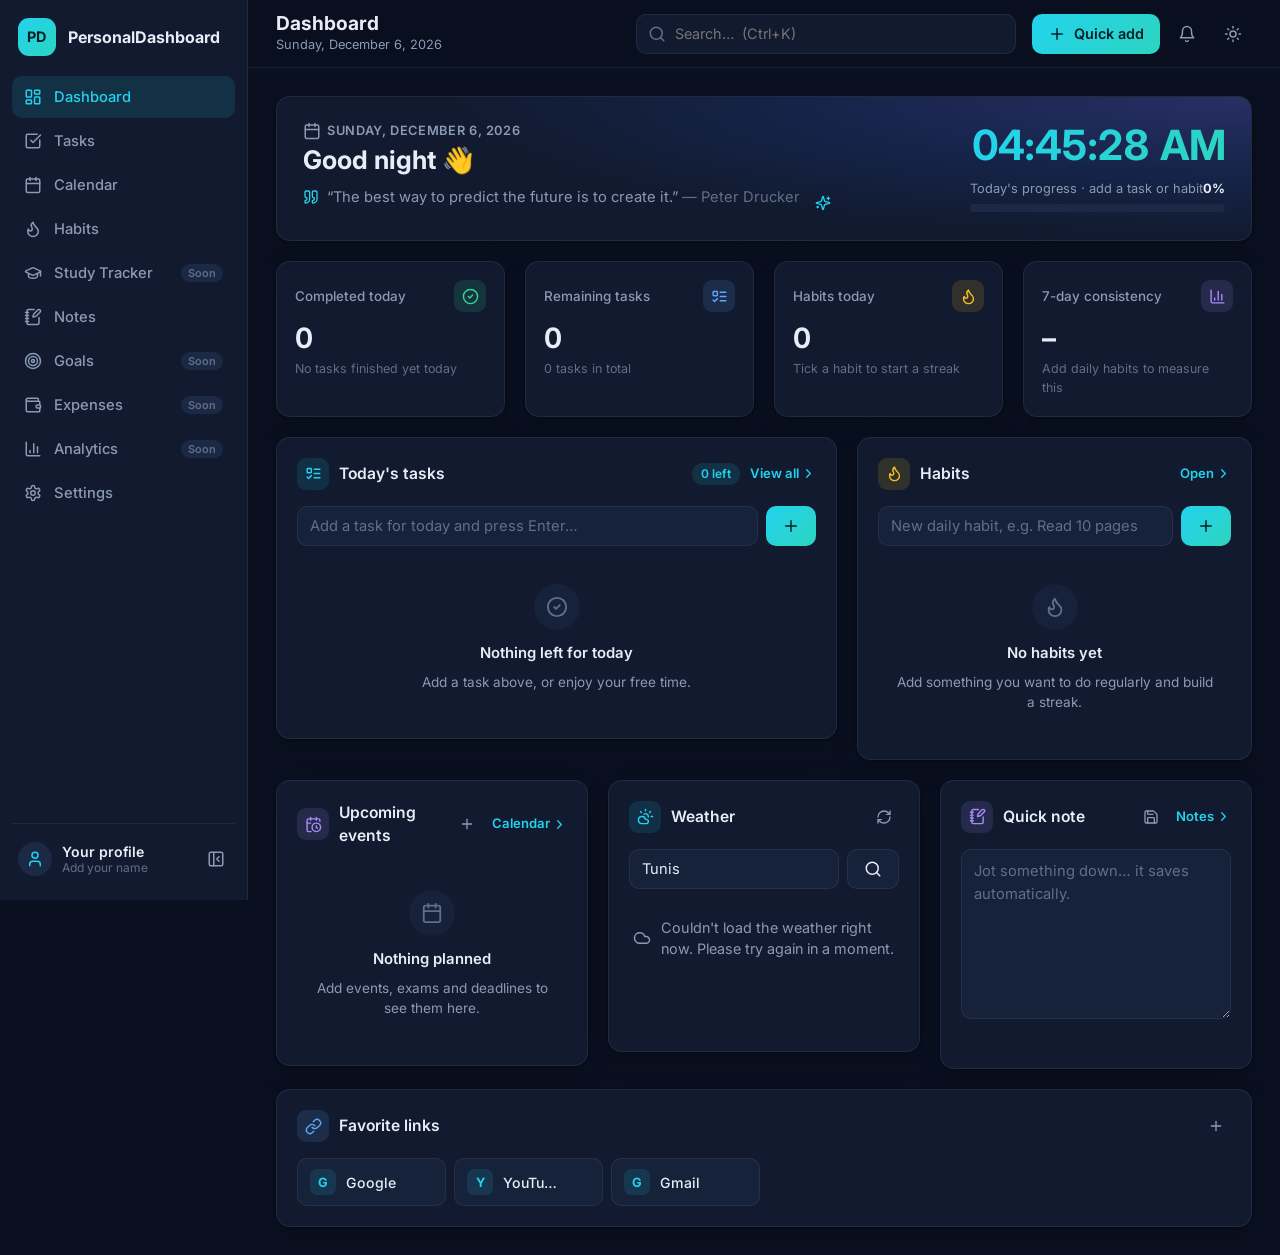
==== commit f675c5dc: "PersonalDashboard 2.0 - Phase 2: tasks, calendar, habits and notes - Tasks: description, priority, d" ====
--- a/index.html
+++ b/index.html
@@ -23,6 +23,7 @@
   <link rel="stylesheet" href="css/layout.css">
   <link rel="stylesheet" href="css/components.css">
   <link rel="stylesheet" href="css/widgets.css">
+  <link rel="stylesheet" href="css/pages.css">
   <link rel="stylesheet" href="css/animations.css">
 </head>
 <body>
@@ -61,7 +62,7 @@
         <div class="search" id="search">
           <span class="search-icon" id="search-icon"></span>
           <input id="search-input" type="search" placeholder="Search…  (Ctrl+K)" autocomplete="off"
-                 aria-label="Search tasks, habits, notes and links">
+                 aria-label="Search tasks, events, habits, notes and links">
           <div class="dropdown search-results" id="search-results" hidden></div>
         </div>
 
@@ -69,6 +70,10 @@
           <div class="quick-add">
             <button class="btn btn-primary" id="quick-add-button" type="button" aria-haspopup="menu" aria-expanded="false"></button>
             <div class="dropdown quick-add-menu" id="quick-add-menu" role="menu" hidden></div>
+          </div>
+          <div class="notifications">
+            <button class="btn-icon bell" id="notifications-button" type="button" aria-haspopup="true" aria-expanded="false"></button>
+            <div class="dropdown notifications-panel" id="notifications-panel" hidden></div>
           </div>
           <button class="btn-icon" id="theme-button" type="button"></button>
         </div>
@@ -93,6 +98,8 @@
   <script src="js/widgets/notes.js"></script>
   <script src="js/widgets/links.js"></script>
   <script src="js/widgets/weather.js"></script>
+  <script src="js/widgets/calendar.js"></script>
+  <script src="js/notifications.js"></script>
   <script src="js/views.js"></script>
   <script src="js/router.js"></script>
   <script src="js/shell.js"></script>
--- a/css/widgets.css
+++ b/css/widgets.css
@@ -17,6 +17,7 @@
   align-items: start;
 }
 
+.span-12 { grid-column: span 12; }
 .span-7 { grid-column: span 7; }
 .span-5 { grid-column: span 5; }
 .span-4 { grid-column: span 4; }
--- a/css/pages.css
+++ b/css/pages.css
@@ -0,0 +1,1028 @@
+/* =========================================================
+   PAGES (Phase 2): tasks, calendar, habits, notes, notifications,
+   plus small additions to the shared components.
+   ========================================================= */
+
+/* ===== Form dialog: two columns for "half" fields ===== */
+.modal {
+  width: min(540px, 100%);
+}
+
+.modal-fields {
+  display: grid;
+  grid-template-columns: 1fr 1fr;
+}
+
+.modal-fields .field {
+  grid-column: span 2;
+}
+
+.modal-fields .field.half {
+  grid-column: span 1;
+}
+
+@media (max-width: 520px) {
+  .modal-fields .field.half { grid-column: span 2; }
+}
+
+.btn.danger-text {
+  color: var(--danger);
+  margin-right: auto;   /* push it to the left, away from Save */
+}
+
+.btn.compact,
+.input.compact {
+  height: 34px;
+  font-size: 0.85rem;
+}
+
+select.input {
+  cursor: pointer;
+  padding-right: 8px;
+}
+
+.small {
+  font-size: 0.8rem;
+}
+
+/* An input with an icon inside on the left */
+.search-field,
+.select-wrap {
+  position: relative;
+  display: flex;
+  align-items: center;
+}
+
+.search-field > .icon,
+.select-wrap > .icon {
+  position: absolute;
+  left: 11px;
+  width: 16px;
+  height: 16px;
+  color: var(--text-faint);
+  pointer-events: none;
+}
+
+.search-field .input,
+.select-wrap .input {
+  padding-left: 34px;
+}
+
+/* ===== Toolbar (filters + selects) ===== */
+.toolbar {
+  display: flex;
+  align-items: center;
+  justify-content: space-between;
+  gap: 12px;
+  flex-wrap: wrap;
+  margin-bottom: 14px;
+}
+
+.toolbar-right {
+  display: flex;
+  gap: 8px;
+  flex-wrap: wrap;
+}
+
+.filter-tabs {
+  display: flex;
+  gap: 4px;
+  padding: 3px;
+  background: var(--surface-2);
+  border: 1px solid var(--border);
+  border-radius: var(--radius-sm);
+  overflow-x: auto;
+  max-width: 100%;
+}
+
+.filter-tabs button {
+  display: inline-flex;
+  align-items: center;
+  gap: 6px;
+  padding: 6px 12px;
+  border-radius: 8px;
+  font-size: 0.86rem;
+  font-weight: 600;
+  color: var(--text-muted);
+  white-space: nowrap;
+  transition: background-color 0.2s, color 0.2s;
+}
+
+.filter-tabs button:hover {
+  color: var(--text);
+}
+
+.filter-tabs button[aria-selected="true"] {
+  background: var(--surface);
+  color: var(--text);
+  box-shadow: var(--shadow);
+}
+
+.filter-tabs .count {
+  min-width: 20px;
+  padding: 0 6px;
+  border-radius: 999px;
+  background: var(--surface-3);
+  font-size: 0.72rem;
+  line-height: 18px;
+  text-align: center;
+}
+
+.filter-tabs .has-overdue .count {
+  background: color-mix(in srgb, var(--danger) 18%, transparent);
+  color: var(--danger);
+}
+
+/* ===== Task rows ===== */
+.item-main {
+  flex: 1;
+  min-width: 0;
+  display: flex;
+  flex-direction: column;
+  align-items: flex-start;
+  gap: 4px;
+  text-align: left;
+  font-size: 0.92rem;
+  overflow-wrap: anywhere;
+}
+
+.item-desc {
+  font-size: 0.8rem;
+  color: var(--text-muted);
+  display: -webkit-box;
+  -webkit-line-clamp: 1;
+  -webkit-box-orient: vertical;
+  overflow: hidden;
+}
+
+.item-meta {
+  display: flex;
+  flex-wrap: wrap;
+  gap: 5px;
+}
+
+.item-meta:empty {
+  display: none;
+}
+
+.item-meta .badge .icon,
+.badge .icon {
+  width: 12px;
+  height: 12px;
+}
+
+.item.done .item-meta {
+  opacity: 0.6;
+}
+
+.badge.priority-high   { background: color-mix(in srgb, var(--rose) 15%, transparent);  color: var(--rose); }
+.badge.priority-medium { background: color-mix(in srgb, var(--amber) 15%, transparent); color: var(--amber); }
+.badge.priority-low    { background: color-mix(in srgb, var(--sky) 15%, transparent);   color: var(--sky); }
+.badge.overdue         { background: color-mix(in srgb, var(--danger) 16%, transparent); color: var(--danger); }
+.badge.tag             { background: transparent; border: 1px solid var(--border-strong); }
+
+/* Overdue tasks get a red line on the left */
+.item.is-overdue {
+  box-shadow: inset 3px 0 0 var(--danger);
+}
+
+.task-summary {
+  display: flex;
+  flex-direction: column;
+  gap: 10px;
+  margin-bottom: 20px;
+}
+
+.task-summary-text {
+  display: flex;
+  justify-content: space-between;
+  gap: 12px;
+  flex-wrap: wrap;
+  font-size: 0.9rem;
+}
+
+/* ===== Upcoming events widget ===== */
+.upcoming-list {
+  display: flex;
+  flex-direction: column;
+  gap: 4px;
+}
+
+.upcoming-item {
+  display: flex;
+  align-items: center;
+  gap: 12px;
+  width: 100%;
+  padding: 8px;
+  border-radius: var(--radius-sm);
+  text-align: left;
+  transition: background-color 0.2s;
+}
+
+.upcoming-item:hover {
+  background: var(--surface-2);
+}
+
+.date-tile {
+  width: 44px;
+  height: 46px;
+  flex-shrink: 0;
+  display: flex;
+  flex-direction: column;
+  align-items: center;
+  justify-content: center;
+  border-radius: 10px;
+  background: var(--accent-soft);
+  color: var(--accent);
+  font-weight: 700;
+  font-size: 1.05rem;
+  line-height: 1.1;
+}
+
+.date-tile small {
+  font-size: 0.65rem;
+  text-transform: uppercase;
+  letter-spacing: 0.05em;
+}
+
+.upcoming-text {
+  min-width: 0;
+  display: flex;
+  flex-direction: column;
+}
+
+.upcoming-text strong {
+  font-size: 0.9rem;
+  font-weight: 600;
+  overflow: hidden;
+  text-overflow: ellipsis;
+  white-space: nowrap;
+}
+
+.upcoming-text span {
+  font-size: 0.78rem;
+  color: var(--text-muted);
+}
+
+/* Colors per event type (used by chips, tiles and bars) */
+.rose    { --type: var(--rose); }
+.violet  { --type: var(--violet); }
+.emerald { --type: var(--emerald); }
+.accent  { --type: var(--accent); }
+
+.date-tile.rose, .date-tile.violet, .date-tile.emerald {
+  background: color-mix(in srgb, var(--type) 15%, transparent);
+  color: var(--type);
+}
+
+.badge.type-accent  { background: var(--accent-soft); color: var(--accent); }
+.badge.type-rose    { background: color-mix(in srgb, var(--rose) 15%, transparent); color: var(--rose); }
+.badge.type-violet  { background: color-mix(in srgb, var(--violet) 15%, transparent); color: var(--violet); }
+.badge.type-emerald { background: color-mix(in srgb, var(--emerald) 15%, transparent); color: var(--emerald); }
+
+/* ===== Calendar page ===== */
+.calendar-layout {
+  display: grid;
+  grid-template-columns: minmax(0, 1fr) 340px;
+  gap: 20px;
+  align-items: start;
+}
+
+@media (max-width: 1100px) {
+  .calendar-layout { grid-template-columns: minmax(0, 1fr); }
+}
+
+.cal-nav {
+  display: flex;
+  align-items: center;
+  gap: 6px;
+}
+
+.cal-title {
+  font-size: 1.05rem;
+  font-weight: 700;
+  margin-left: 8px;
+  white-space: nowrap;
+}
+
+.cal-month {
+  display: grid;
+  grid-template-columns: repeat(7, minmax(0, 1fr));
+  border-top: 1px solid var(--border);
+  border-left: 1px solid var(--border);
+  border-radius: var(--radius-sm);
+  overflow: hidden;
+}
+
+.cal-weekday {
+  padding: 8px;
+  font-size: 0.75rem;
+  font-weight: 600;
+  text-transform: uppercase;
+  letter-spacing: 0.04em;
+  color: var(--text-faint);
+  border-right: 1px solid var(--border);
+  border-bottom: 1px solid var(--border);
+  background: var(--surface-2);
+}
+
+.cal-cell {
+  position: relative;
+  min-height: 104px;
+  padding: 6px;
+  display: flex;
+  flex-direction: column;
+  gap: 4px;
+  border-right: 1px solid var(--border);
+  border-bottom: 1px solid var(--border);
+  cursor: pointer;
+  min-width: 0;
+  transition: background-color 0.15s;
+}
+
+.cal-cell:hover {
+  background: var(--surface-2);
+}
+
+.cal-cell.other-month {
+  background: color-mix(in srgb, var(--surface-2) 50%, transparent);
+}
+
+.cal-cell.other-month .cal-day-number {
+  color: var(--text-faint);
+}
+
+.cal-cell.selected {
+  background: var(--accent-soft);
+}
+
+.cal-day-number {
+  width: 26px;
+  height: 26px;
+  display: grid;
+  place-items: center;
+  border-radius: 50%;
+  font-size: 0.82rem;
+  font-weight: 600;
+}
+
+.cal-cell.today .cal-day-number {
+  background: var(--accent);
+  color: var(--on-accent);
+}
+
+.cal-items {
+  display: flex;
+  flex-direction: column;
+  gap: 3px;
+  min-width: 0;
+}
+
+.cal-chip {
+  display: flex;
+  align-items: center;
+  gap: 4px;
+  width: 100%;
+  min-width: 0;
+  padding: 2px 6px;
+  border-radius: 5px;
+  font-size: 0.72rem;
+  font-weight: 500;
+  text-align: left;
+  background: color-mix(in srgb, var(--type, var(--accent)) 16%, transparent);
+  color: var(--type, var(--accent));
+  border-left: 2px solid var(--type, var(--accent));
+}
+
+.cal-chip:hover {
+  filter: brightness(1.15);
+}
+
+.cal-chip.task {
+  --type: var(--text-muted);
+  background: var(--surface-3);
+  border-left-color: transparent;
+}
+
+.cal-chip.task .icon {
+  width: 11px;
+  height: 11px;
+}
+
+.cal-chip.task.done .cal-chip-text {
+  text-decoration: line-through;
+}
+
+.cal-chip-time {
+  font-variant-numeric: tabular-nums;
+  opacity: 0.85;
+}
+
+.cal-chip-text {
+  overflow: hidden;
+  text-overflow: ellipsis;
+  white-space: nowrap;
+}
+
+.cal-more {
+  font-size: 0.72rem;
+  color: var(--text-muted);
+  text-align: left;
+  padding-left: 6px;
+}
+
+.cal-dot {
+  display: none;
+}
+
+/* Week view: 7 columns */
+.cal-week {
+  display: grid;
+  grid-template-columns: repeat(7, minmax(0, 1fr));
+  gap: 8px;
+}
+
+.cal-week-day {
+  min-height: 300px;
+  padding: 8px;
+  border: 1px solid var(--border);
+  border-radius: var(--radius-sm);
+  display: flex;
+  flex-direction: column;
+  gap: 8px;
+  cursor: pointer;
+  min-width: 0;
+}
+
+.cal-week-day.selected {
+  border-color: var(--accent);
+  background: var(--accent-soft);
+}
+
+.cal-week-head {
+  display: flex;
+  flex-direction: column;
+  align-items: center;
+  font-size: 0.75rem;
+  color: var(--text-muted);
+  text-transform: uppercase;
+}
+
+.cal-week-head strong {
+  font-size: 1.2rem;
+  color: var(--text);
+  text-transform: none;
+}
+
+.cal-week-day.today .cal-week-head strong {
+  color: var(--accent);
+}
+
+.cal-week-day .cal-chip {
+  white-space: normal;
+  flex-wrap: wrap;
+}
+
+.cal-free {
+  font-size: 0.75rem;
+  color: var(--text-faint);
+  text-align: center;
+}
+
+/* Phones: month cells show a dot instead of chips, week becomes a list */
+@media (max-width: 760px) {
+  .cal-cell {
+    min-height: 54px;
+    align-items: center;
+    padding: 4px 2px;
+  }
+  .cal-cell .cal-items { display: none; }
+  .cal-dot {
+    display: block;
+    width: 6px;
+    height: 6px;
+    border-radius: 50%;
+    background: var(--accent);
+  }
+  .cal-weekday {
+    padding: 6px 2px;
+    text-align: center;
+    font-size: 0.68rem;
+  }
+  .cal-week {
+    grid-template-columns: 1fr;
+  }
+  .cal-week-day {
+    min-height: 0;
+    flex-direction: row;
+    align-items: flex-start;
+  }
+  .cal-week-head {
+    width: 46px;
+    flex-shrink: 0;
+  }
+  .cal-week-day .cal-items { flex: 1; }
+  .cal-free { text-align: left; padding-top: 6px; }
+  .cal-title { font-size: 0.95rem; margin-left: 2px; }
+}
+
+/* Day agenda */
+.agenda-list {
+  display: flex;
+  flex-direction: column;
+  gap: 6px;
+  margin-bottom: 8px;
+}
+
+.agenda-main {
+  display: flex;
+  align-items: flex-start;
+  gap: 10px;
+  width: 100%;
+  padding: 10px;
+  border-radius: var(--radius-sm);
+  background: var(--surface-2);
+  text-align: left;
+  transition: background-color 0.2s;
+}
+
+.agenda-main:hover {
+  background: var(--surface-3);
+}
+
+.agenda-time {
+  width: 76px;
+  flex-shrink: 0;
+  font-size: 0.78rem;
+  font-weight: 600;
+  color: var(--text-muted);
+  font-variant-numeric: tabular-nums;
+  padding-top: 1px;
+}
+
+.agenda-bar {
+  width: 3px;
+  align-self: stretch;
+  border-radius: 3px;
+  background: var(--type, var(--accent));
+}
+
+.agenda-text {
+  flex: 1;
+  min-width: 0;
+  display: flex;
+  flex-direction: column;
+  gap: 2px;
+}
+
+.agenda-text strong {
+  font-size: 0.9rem;
+  font-weight: 600;
+  overflow-wrap: anywhere;
+}
+
+.agenda-text span {
+  font-size: 0.8rem;
+  color: var(--text-muted);
+  overflow-wrap: anywhere;
+}
+
+.agenda-section {
+  font-size: 0.72rem;
+  font-weight: 600;
+  text-transform: uppercase;
+  letter-spacing: 0.06em;
+  color: var(--text-faint);
+  margin: 14px 0 6px;
+}
+
+/* ===== Habits page ===== */
+.habits-layout {
+  display: grid;
+  grid-template-columns: minmax(0, 1.2fr) minmax(0, 1fr);
+  gap: 20px;
+  margin: 20px 0;
+  align-items: start;
+}
+
+@media (max-width: 1100px) {
+  .habits-layout { grid-template-columns: minmax(0, 1fr); }
+}
+
+.habit-item.selected {
+  background: var(--accent-soft);
+}
+
+.mini-stats {
+  display: grid;
+  grid-template-columns: repeat(3, minmax(0, 1fr));
+  gap: 8px;
+  margin-bottom: 14px;
+}
+
+@media (max-width: 480px) {
+  .mini-stats { grid-template-columns: repeat(2, minmax(0, 1fr)); }
+}
+
+.mini-stat {
+  display: flex;
+  flex-direction: column;
+  gap: 2px;
+  padding: 10px 12px;
+  border-radius: var(--radius-sm);
+  background: var(--surface-2);
+}
+
+.mini-stat span {
+  font-size: 0.75rem;
+  color: var(--text-muted);
+}
+
+.mini-stat strong {
+  font-size: 1.05rem;
+}
+
+/* Heatmap: one column per week, 7 rows (Mon–Sun) */
+.heatmap-scroll {
+  overflow-x: auto;     /* scrolls inside the card on small screens, never the page */
+  padding-bottom: 4px;
+}
+
+.heatmap-wrap {
+  width: max-content;
+  --cell: 13px;
+}
+
+.heatmap-months,
+.heatmap {
+  display: grid;
+  grid-template-columns: repeat(var(--weeks), var(--cell));
+  gap: 3px;
+}
+
+.heatmap-months {
+  height: 18px;
+  font-size: 0.68rem;
+  color: var(--text-faint);
+}
+
+.heatmap-months span {
+  white-space: nowrap;
+}
+
+.heatmap {
+  grid-template-rows: repeat(7, var(--cell));
+  grid-auto-flow: column;
+}
+
+.hm {
+  display: inline-block;
+  width: var(--cell, 13px);
+  height: var(--cell, 13px);
+  border-radius: 3px;
+  background: var(--surface-3);
+}
+
+.hm.l1 { background: color-mix(in srgb, var(--accent) 30%, var(--surface-3)); }
+.hm.l2 { background: color-mix(in srgb, var(--accent) 55%, var(--surface-3)); }
+.hm.l3 { background: color-mix(in srgb, var(--accent) 78%, var(--surface-3)); }
+.hm.l4 { background: var(--accent); }
+.hm.before { background: transparent; border: 1px dashed var(--border); }
+.hm.future { background: transparent; }
+
+.heatmap-legend {
+  display: flex;
+  align-items: center;
+  justify-content: flex-end;
+  gap: 4px;
+  margin-top: 8px;
+  font-size: 0.72rem;
+  color: var(--text-faint);
+}
+
+.heatmap-legend .hm {
+  width: 11px;
+  height: 11px;
+}
+
+/* ===== Notes app ===== */
+.notes-app {
+  display: grid;
+  grid-template-columns: 320px minmax(0, 1fr);
+  gap: 20px;
+  align-items: start;
+}
+
+.notes-sidebar {
+  display: flex;
+  flex-direction: column;
+  gap: 12px;
+  padding: 14px;
+  max-height: calc(100vh - 180px);
+  position: sticky;
+  top: calc(var(--topbar-height) + 20px);
+}
+
+.notes-filters {
+  display: flex;
+  flex-direction: column;
+  gap: 8px;
+}
+
+.note-list {
+  display: flex;
+  flex-direction: column;
+  gap: 4px;
+  overflow-y: auto;
+  margin: 0 -4px;
+  padding: 0 4px;
+}
+
+.note-row {
+  display: flex;
+  flex-direction: column;
+  gap: 4px;
+  width: 100%;
+  padding: 10px 12px;
+  border-radius: var(--radius-sm);
+  text-align: left;
+  border: 1px solid transparent;
+  transition: background-color 0.2s, border-color 0.2s;
+}
+
+.note-row:hover {
+  background: var(--surface-2);
+}
+
+.note-row.active {
+  background: var(--accent-soft);
+  border-color: color-mix(in srgb, var(--accent) 35%, transparent);
+}
+
+.note-row-top {
+  display: flex;
+  align-items: center;
+  gap: 6px;
+}
+
+.note-row-top strong {
+  flex: 1;
+  min-width: 0;
+  font-size: 0.9rem;
+  font-weight: 600;
+  overflow: hidden;
+  text-overflow: ellipsis;
+  white-space: nowrap;
+}
+
+.pin-mark {
+  color: var(--accent);
+  display: flex;
+}
+
+.pin-mark .icon {
+  width: 14px;
+  height: 14px;
+}
+
+.note-row-snippet {
+  font-size: 0.8rem;
+  color: var(--text-muted);
+  display: -webkit-box;
+  -webkit-line-clamp: 2;
+  -webkit-box-orient: vertical;
+  overflow: hidden;
+}
+
+.note-row-meta {
+  display: flex;
+  align-items: center;
+  gap: 6px;
+  flex-wrap: wrap;
+  font-size: 0.72rem;
+  color: var(--text-faint);
+}
+
+.note-editor {
+  display: flex;
+  flex-direction: column;
+  min-height: calc(100vh - 180px);
+}
+
+.note-toolbar {
+  display: flex;
+  align-items: center;
+  gap: 8px;
+  flex-wrap: wrap;
+  padding-bottom: 12px;
+  border-bottom: 1px solid var(--border);
+}
+
+.note-toolbar select {
+  width: auto;
+}
+
+.tags-field {
+  flex: 1;
+  min-width: 160px;
+}
+
+.btn-icon.is-active {
+  color: var(--accent);
+  background: var(--accent-soft);
+}
+
+.back-button {
+  display: none;
+}
+
+.note-title-input,
+.note-body-input {
+  width: 100%;
+  border: none;
+  background: transparent;
+  color: var(--text);
+  font: inherit;
+  outline: none;
+}
+
+.note-title-input {
+  font-size: 1.5rem;
+  font-weight: 700;
+  padding: 16px 0 8px;
+}
+
+.note-title-input::placeholder,
+.note-body-input::placeholder {
+  color: var(--text-faint);
+}
+
+.note-body-input {
+  flex: 1;
+  min-height: 320px;
+  resize: none;
+  font-size: 0.98rem;
+  line-height: 1.7;
+}
+
+.note-footer {
+  display: flex;
+  justify-content: space-between;
+  gap: 12px;
+  flex-wrap: wrap;
+  padding-top: 10px;
+  border-top: 1px solid var(--border);
+  font-size: 0.78rem;
+  color: var(--text-faint);
+}
+
+/* Phones/tablets: show either the list or the editor */
+@media (max-width: 860px) {
+  .notes-app {
+    grid-template-columns: minmax(0, 1fr);
+  }
+  .notes-sidebar {
+    position: static;
+    max-height: none;
+  }
+  .notes-app.show-editor .notes-sidebar { display: none; }
+  .notes-app:not(.show-editor) .note-editor { display: none; }
+  .back-button { display: inline-flex; }
+  .note-editor { min-height: 70vh; }
+}
+
+/* Recent notes under the dashboard quick note */
+.recent-notes {
+  display: flex;
+  flex-direction: column;
+  gap: 2px;
+  margin-top: 6px;
+}
+
+.recent-notes:empty {
+  display: none;
+}
+
+.recent-notes a {
+  display: flex;
+  align-items: center;
+  gap: 8px;
+  padding: 6px 8px;
+  margin: 0 -8px;
+  border-radius: 8px;
+  font-size: 0.86rem;
+}
+
+.recent-notes a:hover {
+  background: var(--surface-2);
+}
+
+.recent-notes .icon {
+  width: 15px;
+  height: 15px;
+  color: var(--text-faint);
+}
+
+.recent-notes span {
+  flex: 1;
+  min-width: 0;
+  overflow: hidden;
+  text-overflow: ellipsis;
+  white-space: nowrap;
+}
+
+.recent-notes small {
+  font-size: 0.72rem;
+  color: var(--text-faint);
+  white-space: nowrap;
+}
+
+/* ===== Notifications ===== */
+.notifications {
+  position: relative;
+}
+
+.bell {
+  position: relative;
+}
+
+/* Small red counter in the bell's top-right corner */
+.bell-count {
+  position: absolute;
+  top: 2px;
+  right: 1px;
+  min-width: 15px;
+  height: 15px;
+  padding: 0 3px;
+  border-radius: 999px;
+  background: var(--danger);
+  color: #fff;
+  font-size: 0.62rem;
+  font-weight: 700;
+  line-height: 15px;
+  text-align: center;
+  box-shadow: 0 0 0 2px var(--bg);
+  pointer-events: none;
+}
+
+.notifications-panel {
+  width: min(360px, calc(100vw - 32px));
+  max-height: 70vh;
+  overflow-y: auto;
+}
+
+.dropdown-title {
+  padding: 8px 10px;
+  font-size: 0.8rem;
+  font-weight: 700;
+  color: var(--text-muted);
+}
+
+.menu-item.notification {
+  align-items: flex-start;
+}
+
+.menu-item.notification .card-icon {
+  width: 30px;
+  height: 30px;
+}
+
+.menu-item.notification .card-icon .icon {
+  color: inherit;
+  width: 15px;
+  height: 15px;
+}
+
+.notification-text {
+  min-width: 0;
+  display: flex;
+  flex-direction: column;
+}
+
+.notification-text strong {
+  font-size: 0.88rem;
+  font-weight: 600;
+  overflow: hidden;
+  text-overflow: ellipsis;
+  white-space: nowrap;
+}
+
+.notification-text span {
+  font-size: 0.78rem;
+  color: var(--text-muted);
+}
+
+.search-empty .icon {
+  vertical-align: -3px;
+  color: var(--emerald);
+}
+
+@media (max-width: 640px) {
+  .notifications-panel {
+    position: fixed;
+    top: 60px;
+    left: 16px;
+    right: 16px;
+    width: auto;
+  }
+}
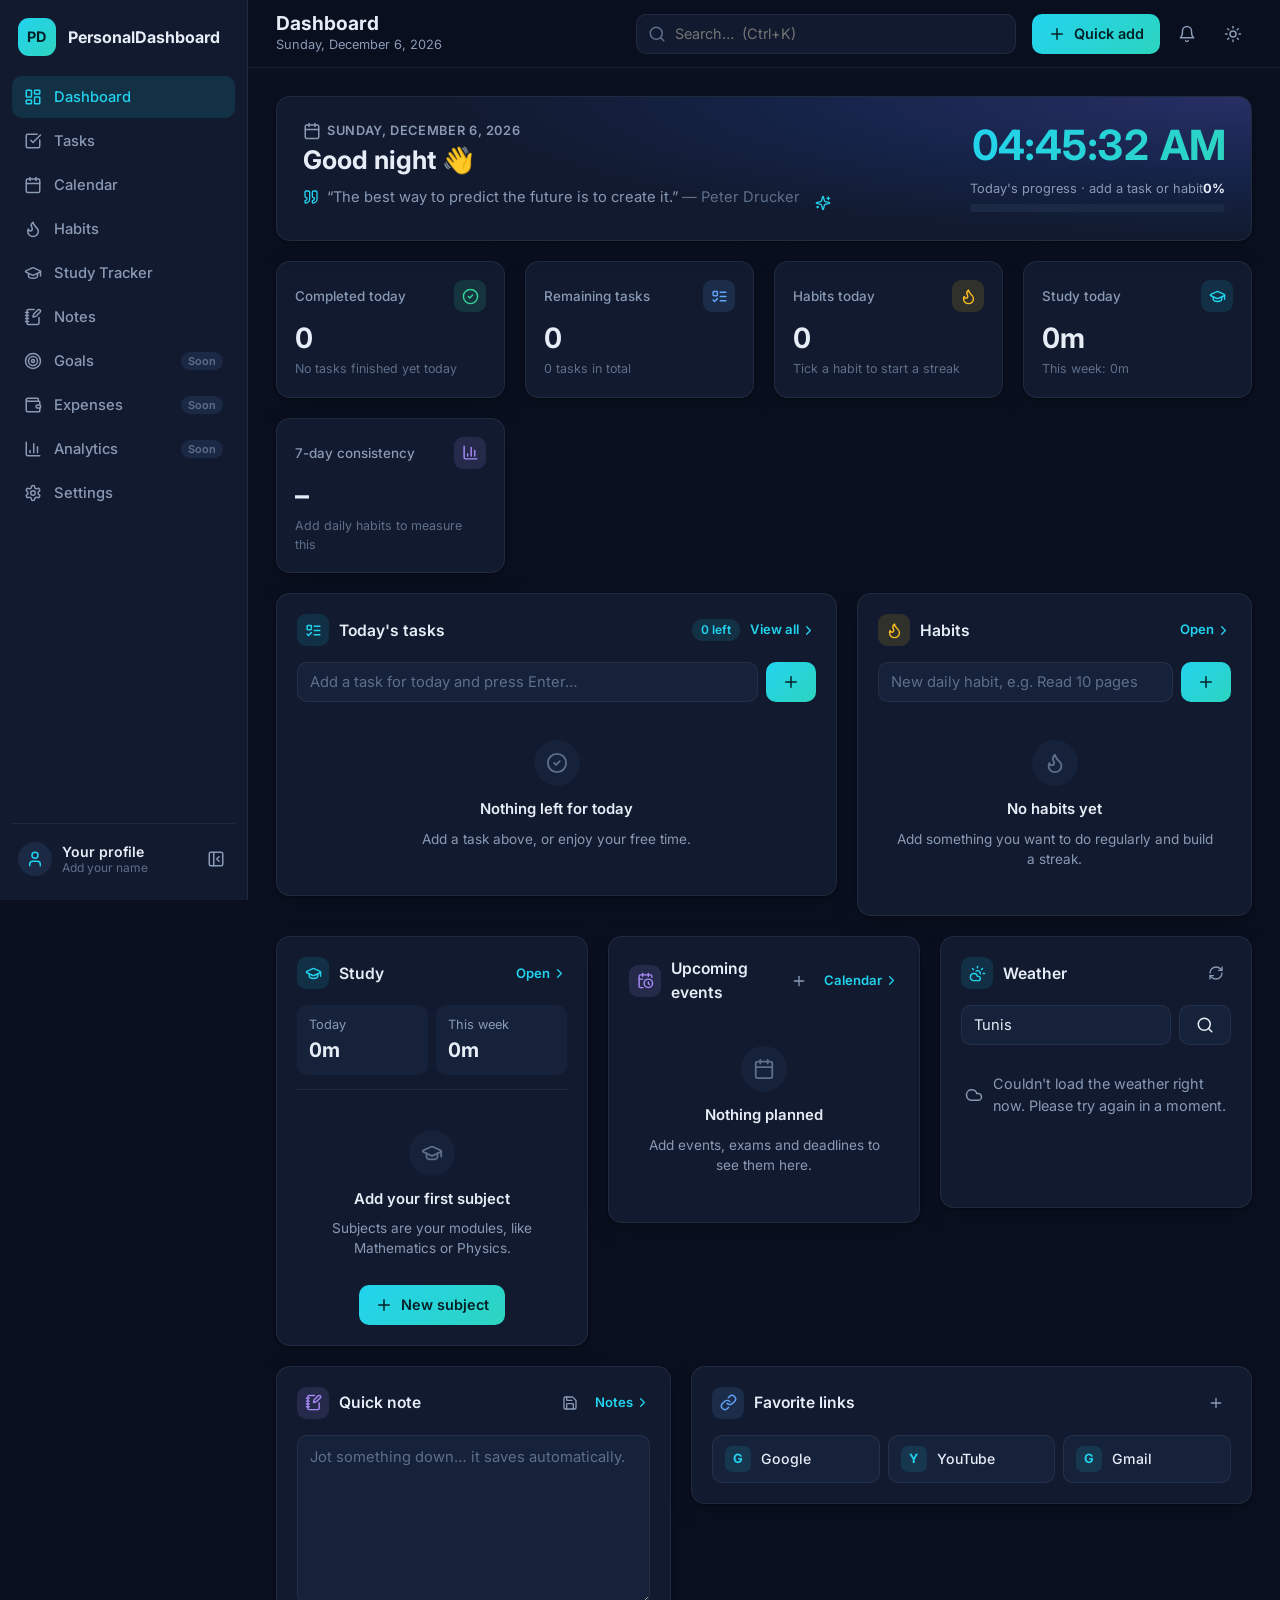
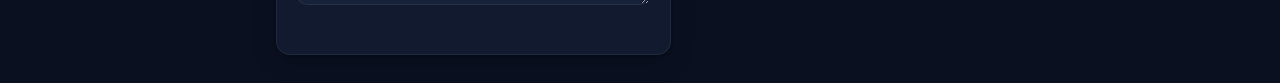
==== commit 7cb74ec2: "PersonalDashboard 2.0 - Phase 3: Study Tracker and Pomodoro - Subjects with colors and weekly goals;" ====
--- a/index.html
+++ b/index.html
@@ -24,6 +24,7 @@
   <link rel="stylesheet" href="css/components.css">
   <link rel="stylesheet" href="css/widgets.css">
   <link rel="stylesheet" href="css/pages.css">
+  <link rel="stylesheet" href="css/study.css">
   <link rel="stylesheet" href="css/animations.css">
 </head>
 <body>
@@ -62,11 +63,15 @@
         <div class="search" id="search">
           <span class="search-icon" id="search-icon"></span>
           <input id="search-input" type="search" placeholder="Search…  (Ctrl+K)" autocomplete="off"
-                 aria-label="Search tasks, events, habits, notes and links">
+                 aria-label="Search tasks, events, habits, notes, subjects and links">
           <div class="dropdown search-results" id="search-results" hidden></div>
         </div>
 
         <div class="topbar-actions">
+          <!-- Shown while a study timer or Pomodoro is running (js/widgets/study.js) -->
+          <a class="timer-pill" id="timer-pill" href="#/study" hidden title="Open Study Tracker">
+            <span class="pill-dot"></span><span data-pill-text></span>
+          </a>
           <div class="quick-add">
             <button class="btn btn-primary" id="quick-add-button" type="button" aria-haspopup="menu" aria-expanded="false"></button>
             <div class="dropdown quick-add-menu" id="quick-add-menu" role="menu" hidden></div>
@@ -99,6 +104,8 @@
   <script src="js/widgets/links.js"></script>
   <script src="js/widgets/weather.js"></script>
   <script src="js/widgets/calendar.js"></script>
+  <script src="js/widgets/pomodoro.js"></script>
+  <script src="js/widgets/study.js"></script>
   <script src="js/notifications.js"></script>
   <script src="js/views.js"></script>
   <script src="js/router.js"></script>
--- a/css/widgets.css
+++ b/css/widgets.css
@@ -165,18 +165,18 @@
 }
 
 /* ===== Stat cards ===== */
+/* As many cards per row as fit (at least 190px each) */
 .stats-grid {
   display: grid;
-  grid-template-columns: repeat(4, minmax(0, 1fr));
+  grid-template-columns: repeat(auto-fit, minmax(190px, 1fr));
   gap: 20px;
 }
 
-@media (max-width: 1100px) {
-  .stats-grid { grid-template-columns: repeat(2, minmax(0, 1fr)); }
-}
-
 @media (max-width: 480px) {
-  .stats-grid { gap: 12px; }
+  .stats-grid {
+    grid-template-columns: repeat(2, minmax(0, 1fr));
+    gap: 12px;
+  }
 }
 
 .stat-card {
--- a/css/study.css
+++ b/css/study.css
@@ -0,0 +1,530 @@
+/* =========================================================
+   STUDY TRACKER & POMODORO (Phase 3)
+   ========================================================= */
+
+.header-actions {
+  display: flex;
+  gap: 8px;
+  flex-wrap: wrap;
+}
+
+.center {
+  display: flex;
+  justify-content: center;
+}
+
+.btn.full {
+  width: 100%;
+  margin-top: 10px;
+}
+
+.setting-row.end {
+  justify-content: flex-end;
+}
+
+/* ===== Layout ===== */
+.study-timers,
+.study-grid {
+  display: grid;
+  grid-template-columns: repeat(2, minmax(0, 1fr));
+  gap: 20px;
+  margin-top: 20px;
+  align-items: start;
+}
+
+@media (max-width: 1000px) {
+  .study-timers,
+  .study-grid { grid-template-columns: minmax(0, 1fr); }
+}
+
+/* ===== Stopwatch ===== */
+.stopwatch-fields {
+  display: grid;
+  grid-template-columns: minmax(0, 1fr) minmax(0, 1.4fr);
+  gap: 8px;
+}
+
+.stopwatch-fields:has(> :only-child) {
+  grid-template-columns: 1fr;
+}
+
+@media (max-width: 520px) {
+  .stopwatch-fields { grid-template-columns: 1fr; }
+}
+
+.stopwatch-clock {
+  margin: 26px 0 22px;
+  text-align: center;
+  font-size: 3.4rem;
+  font-weight: 700;
+  letter-spacing: -0.02em;
+  font-variant-numeric: tabular-nums;
+  line-height: 1;
+}
+
+.stopwatch-clock.paused {
+  color: var(--text-muted);
+}
+
+.widget-stopwatch .stopwatch-clock {
+  font-size: 2.1rem;
+  margin: 14px 0;
+}
+
+.timer-controls {
+  display: flex;
+  justify-content: center;
+  align-items: center;
+  gap: 8px;
+  flex-wrap: wrap;
+}
+
+/* "Running" badge with a pulsing dot */
+.badge.live {
+  background: color-mix(in srgb, var(--emerald) 15%, transparent);
+  color: var(--emerald);
+}
+
+.badge.live .icon {
+  fill: currentColor;
+  width: 8px;
+  height: 8px;
+  animation: pulse 1.4s ease-in-out infinite;
+}
+
+@keyframes pulse {
+  0%, 100% { opacity: 1; }
+  50% { opacity: 0.3; }
+}
+
+/* ===== Pomodoro ===== */
+.pomo-modes {
+  display: flex;
+  width: 100%;
+}
+
+.pomo-modes button {
+  flex: 1;
+  justify-content: center;
+  padding: 7px 6px;
+}
+
+@media (max-width: 420px) {
+  .pomo-modes button .icon { display: none; }
+}
+
+.pomo-ring {
+  position: relative;
+  width: min(220px, 70vw);
+  aspect-ratio: 1;
+  margin: 20px auto;
+  --ring: var(--accent);
+}
+
+.pomo-ring[data-mode-color="short"],
+.pomo-ring[data-mode-color="long"] {
+  --ring: var(--emerald);
+}
+
+.pomo-ring svg {
+  width: 100%;
+  height: 100%;
+  transform: rotate(-90deg);   /* start the ring at 12 o'clock */
+}
+
+.pomo-track {
+  fill: none;
+  stroke: var(--surface-3);
+  stroke-width: 10;
+}
+
+.pomo-progress {
+  fill: none;
+  stroke: var(--ring);
+  stroke-width: 10;
+  stroke-linecap: round;
+  transition: stroke-dashoffset 1s linear, stroke 0.3s;
+}
+
+.pomo-center {
+  position: absolute;
+  inset: 0;
+  display: flex;
+  flex-direction: column;
+  align-items: center;
+  justify-content: center;
+}
+
+.pomo-time {
+  font-size: 2.8rem;
+  font-weight: 700;
+  font-variant-numeric: tabular-nums;
+  letter-spacing: -0.02em;
+  line-height: 1;
+}
+
+.pomo-label {
+  margin-top: 6px;
+  font-size: 0.85rem;
+  color: var(--text-muted);
+}
+
+.pomo-subject {
+  margin-top: 18px;
+}
+
+.pomo-subject > span {
+  font-size: 0.82rem;
+  font-weight: 600;
+  color: var(--text-muted);
+}
+
+.pomo-settings {
+  display: grid;
+  grid-template-columns: repeat(4, minmax(0, 1fr));
+  gap: 12px;
+  padding-bottom: 6px;
+}
+
+.pomo-settings .field > span {
+  font-size: 0.8rem;
+  font-weight: 600;
+  color: var(--text-muted);
+  min-height: 2.4em;
+}
+
+@media (max-width: 700px) {
+  .pomo-settings { grid-template-columns: repeat(2, minmax(0, 1fr)); }
+}
+
+/* Pomodoro line inside the dashboard study widget */
+.pomo-mini {
+  display: flex;
+  align-items: center;
+  gap: 8px;
+  margin-top: 12px;
+  padding: 8px 12px;
+  border-radius: var(--radius-sm);
+  background: color-mix(in srgb, var(--rose) 12%, transparent);
+  color: var(--rose);
+  font-size: 0.86rem;
+  font-weight: 600;
+}
+
+.pomo-mini strong {
+  margin-left: auto;
+  font-variant-numeric: tabular-nums;
+}
+
+/* ===== Subjects ===== */
+.subject-dot {
+  display: inline-block;
+  width: 10px;
+  height: 10px;
+  flex-shrink: 0;
+  border-radius: 50%;
+  background: var(--subject, var(--accent));
+  margin-right: 8px;
+  vertical-align: 0;
+}
+
+.subject-list {
+  display: flex;
+  flex-direction: column;
+}
+
+.subject-row {
+  display: flex;
+  align-items: flex-start;
+  gap: 4px;
+  padding: 12px 8px;
+  margin: 0 -8px;
+  border-radius: var(--radius-sm);
+  transition: background-color 0.2s;
+}
+
+.subject-row + .subject-row {
+  border-top: 1px solid var(--border);
+}
+
+.subject-row:hover {
+  background: var(--surface-2);
+}
+
+.subject-row .subject-dot {
+  margin-top: 6px;
+}
+
+.subject-main {
+  flex: 1;
+  min-width: 0;
+  display: flex;
+  flex-direction: column;
+  gap: 6px;
+}
+
+.subject-top {
+  display: flex;
+  justify-content: space-between;
+  gap: 8px;
+  font-size: 0.9rem;
+}
+
+.subject-top span {
+  color: var(--text-muted);
+  font-variant-numeric: tabular-nums;
+  white-space: nowrap;
+}
+
+.progress-track.thin {
+  height: 6px;
+}
+
+.progress-bar.subject-bar {
+  background: var(--subject);
+}
+
+/* ===== Bar chart (last 7 days) ===== */
+.bar-chart {
+  display: grid;
+  grid-template-columns: repeat(7, minmax(0, 1fr));
+  gap: 10px;
+  height: 220px;
+  align-items: end;
+}
+
+.bar-col {
+  height: 100%;
+  display: flex;
+  flex-direction: column;
+  align-items: center;
+  justify-content: flex-end;
+  gap: 6px;
+  min-width: 0;
+}
+
+.bar-stack {
+  width: 100%;
+  max-width: 44px;
+  min-height: 0;
+  display: flex;
+  flex-direction: column-reverse;
+  border-radius: 6px 6px 3px 3px;
+  overflow: hidden;
+  transition: height 0.5s ease;
+}
+
+.bar-stack span {
+  display: block;
+  min-height: 2px;
+}
+
+.bar-value {
+  font-size: 0.7rem;
+  color: var(--text-muted);
+  white-space: nowrap;
+  min-height: 1em;
+}
+
+.bar-label {
+  font-size: 0.75rem;
+  color: var(--text-faint);
+}
+
+.bar-col.today .bar-label {
+  color: var(--accent);
+  font-weight: 700;
+}
+
+/* ===== Horizontal bars (time per subject) ===== */
+.small-seg button {
+  padding: 5px 10px;
+  font-size: 0.8rem;
+}
+
+.hbar-list {
+  display: flex;
+  flex-direction: column;
+  gap: 14px;
+}
+
+.hbar-list.compact {
+  gap: 6px;
+  margin-top: 12px;
+}
+
+.hbar-top {
+  display: flex;
+  justify-content: space-between;
+  align-items: center;
+  gap: 8px;
+  margin-bottom: 6px;
+  font-size: 0.88rem;
+}
+
+.hbar-list.compact .hbar-top {
+  margin-bottom: 0;
+}
+
+/* Only the name on the left (">" = direct child), not the % inside the duration */
+.hbar-top > span {
+  display: flex;
+  align-items: center;
+  min-width: 0;
+}
+
+.hbar-top strong {
+  font-variant-numeric: tabular-nums;
+  white-space: nowrap;
+}
+
+/* ===== Session history ===== */
+.history-list {
+  display: flex;
+  flex-direction: column;
+}
+
+.history-day {
+  display: flex;
+  justify-content: space-between;
+  padding: 12px 0 6px;
+  font-size: 0.72rem;
+  font-weight: 600;
+  text-transform: uppercase;
+  letter-spacing: 0.06em;
+  color: var(--text-faint);
+}
+
+.history-day:first-child {
+  padding-top: 0;
+}
+
+.history-item {
+  display: flex;
+  align-items: center;
+  gap: 10px;
+  padding: 8px;
+  margin: 0 -8px;
+  border-radius: var(--radius-sm);
+  transition: background-color 0.2s;
+}
+
+.history-item:hover {
+  background: var(--surface-2);
+}
+
+.history-item .subject-dot {
+  margin-right: 0;
+}
+
+.history-text {
+  flex: 1;
+  min-width: 0;
+  display: flex;
+  flex-direction: column;
+}
+
+.history-text strong {
+  font-size: 0.88rem;
+  font-weight: 600;
+}
+
+.history-text span {
+  font-size: 0.78rem;
+  color: var(--text-muted);
+  overflow: hidden;
+  text-overflow: ellipsis;
+  white-space: nowrap;
+}
+
+.history-source {
+  display: flex;
+  color: var(--text-faint);
+}
+
+.history-source .icon {
+  width: 15px;
+  height: 15px;
+}
+
+.history-duration {
+  font-size: 0.88rem;
+  font-variant-numeric: tabular-nums;
+  white-space: nowrap;
+}
+
+/* ===== Dashboard study widget ===== */
+.study-summary {
+  display: grid;
+  grid-template-columns: 1fr 1fr;
+  gap: 8px;
+  margin-bottom: 12px;
+}
+
+.study-summary > div {
+  display: flex;
+  flex-direction: column;
+  padding: 10px 12px;
+  border-radius: var(--radius-sm);
+  background: var(--surface-2);
+}
+
+.study-summary strong {
+  font-size: 1.25rem;
+  font-variant-numeric: tabular-nums;
+}
+
+.widget-stopwatch {
+  margin-top: 14px;
+  padding-top: 14px;
+  border-top: 1px solid var(--border);
+}
+
+/* ===== Top bar timer pill ===== */
+.timer-pill {
+  display: inline-flex;
+  align-items: center;
+  gap: 8px;
+  height: 34px;
+  padding: 0 12px;
+  border-radius: 999px;
+  background: color-mix(in srgb, var(--emerald) 14%, transparent);
+  color: var(--emerald);
+  font-size: 0.82rem;
+  font-weight: 600;
+  font-variant-numeric: tabular-nums;
+  white-space: nowrap;
+  max-width: 230px;
+}
+
+/* The text gets "…" when it's too long (ellipsis only works on the text itself) */
+.timer-pill [data-pill-text] {
+  min-width: 0;
+  overflow: hidden;
+  text-overflow: ellipsis;
+}
+
+.timer-pill.paused {
+  background: var(--surface-3);
+  color: var(--text-muted);
+}
+
+.pill-dot {
+  width: 8px;
+  height: 8px;
+  flex-shrink: 0;
+  border-radius: 50%;
+  background: currentColor;
+  animation: pulse 1.4s ease-in-out infinite;
+}
+
+.timer-pill.paused .pill-dot {
+  animation: none;
+}
+
+@media (max-width: 640px) {
+  .timer-pill {
+    max-width: 130px;
+    padding: 0 10px;
+  }
+}
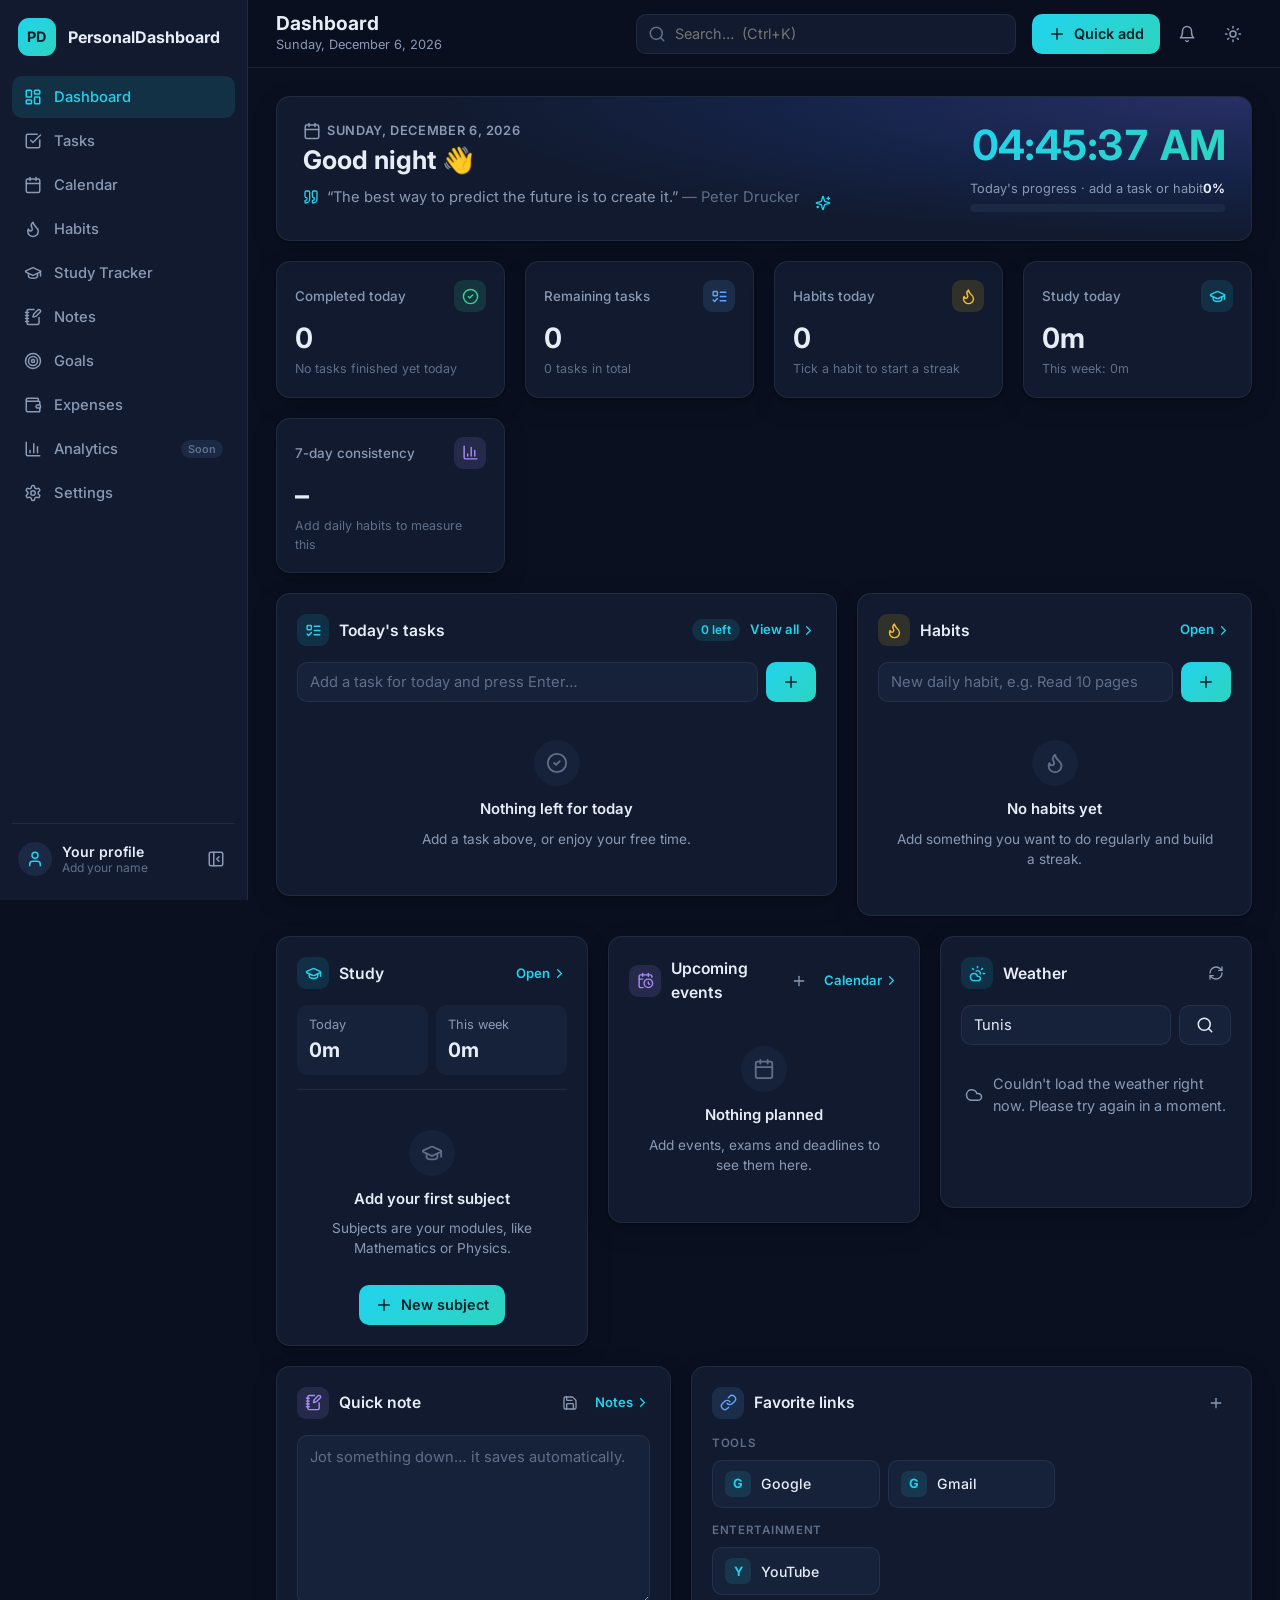
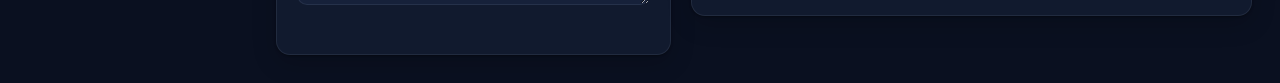
==== commit 24d269d0: "PersonalDashboard 2.0 - Phase 4: goals, expenses, links and quick actions - Goals: daily/weekly/mont" ====
--- a/index.html
+++ b/index.html
@@ -25,6 +25,7 @@
   <link rel="stylesheet" href="css/widgets.css">
   <link rel="stylesheet" href="css/pages.css">
   <link rel="stylesheet" href="css/study.css">
+  <link rel="stylesheet" href="css/personal.css">
   <link rel="stylesheet" href="css/animations.css">
 </head>
 <body>
@@ -63,7 +64,7 @@
         <div class="search" id="search">
           <span class="search-icon" id="search-icon"></span>
           <input id="search-input" type="search" placeholder="Search…  (Ctrl+K)" autocomplete="off"
-                 aria-label="Search tasks, events, habits, notes, subjects and links">
+                 aria-label="Search tasks, events, habits, notes, subjects, goals, expenses and links">
           <div class="dropdown search-results" id="search-results" hidden></div>
         </div>
 
@@ -106,6 +107,8 @@
   <script src="js/widgets/calendar.js"></script>
   <script src="js/widgets/pomodoro.js"></script>
   <script src="js/widgets/study.js"></script>
+  <script src="js/widgets/goals.js"></script>
+  <script src="js/widgets/expenses.js"></script>
   <script src="js/notifications.js"></script>
   <script src="js/views.js"></script>
   <script src="js/router.js"></script>
--- a/css/personal.css
+++ b/css/personal.css
@@ -0,0 +1,282 @@
+/* =========================================================
+   PERSONAL MANAGEMENT (Phase 4): goals, expenses, favorite links
+   ========================================================= */
+
+.section-title {
+  font-size: 0.8rem;
+  font-weight: 600;
+  text-transform: uppercase;
+  letter-spacing: 0.06em;
+  color: var(--text-faint);
+  margin: 26px 0 12px;
+}
+
+/* ===== Goals ===== */
+.goals-toolbar {
+  margin-top: 20px;
+  padding: 14px 16px;
+}
+
+.goals-toolbar .toolbar {
+  margin-bottom: 0;
+}
+
+.goal-grid {
+  display: grid;
+  grid-template-columns: repeat(auto-fill, minmax(300px, 1fr));
+  gap: 16px;
+}
+
+@media (max-width: 400px) {
+  .goal-grid { grid-template-columns: minmax(0, 1fr); }
+}
+
+.goal-card {
+  display: flex;
+  flex-direction: column;
+  gap: 10px;
+}
+
+.goal-card.is-overdue {
+  border-color: color-mix(in srgb, var(--danger) 45%, transparent);
+}
+
+.goal-card.is-done {
+  opacity: 0.85;
+}
+
+.goal-top {
+  display: flex;
+  align-items: center;
+  gap: 6px;
+  flex-wrap: wrap;
+}
+
+.goal-actions {
+  margin-left: auto;
+}
+
+.goal-title {
+  font-size: 1.02rem;
+  font-weight: 600;
+  line-height: 1.35;
+  overflow-wrap: anywhere;
+}
+
+.goal-card.is-done .goal-title {
+  text-decoration: line-through;
+  color: var(--text-muted);
+}
+
+.goal-desc {
+  font-size: 0.85rem;
+  color: var(--text-muted);
+  display: -webkit-box;
+  -webkit-line-clamp: 2;
+  -webkit-box-orient: vertical;
+  overflow: hidden;
+}
+
+.goal-progress {
+  margin-top: auto;
+}
+
+.goal-progress-info {
+  display: flex;
+  justify-content: space-between;
+  font-size: 0.8rem;
+  color: var(--text-muted);
+  margin-bottom: 6px;
+}
+
+.goal-progress-info strong {
+  color: var(--text);
+  font-variant-numeric: tabular-nums;
+}
+
+/* Progress slider: the filled part uses --value (set by goals.js) */
+.goal-slider {
+  -webkit-appearance: none;
+  appearance: none;
+  width: 100%;
+  height: 8px;
+  border-radius: 999px;
+  background: linear-gradient(90deg, var(--accent), var(--accent-2)) 0 0 / var(--value, 0%) 100% no-repeat, var(--surface-3);
+  cursor: pointer;
+}
+
+.goal-slider::-webkit-slider-thumb {
+  -webkit-appearance: none;
+  width: 18px;
+  height: 18px;
+  border-radius: 50%;
+  background: var(--surface);
+  border: 3px solid var(--accent);
+  box-shadow: var(--shadow);
+}
+
+.goal-slider::-moz-range-thumb {
+  width: 14px;
+  height: 14px;
+  border-radius: 50%;
+  background: var(--surface);
+  border: 3px solid var(--accent);
+}
+
+.goal-slider:focus-visible {
+  outline: 2px solid var(--accent);
+  outline-offset: 4px;
+}
+
+.goal-footer {
+  display: flex;
+  align-items: center;
+  justify-content: space-between;
+  gap: 8px;
+  flex-wrap: wrap;
+  padding-top: 10px;
+  border-top: 1px solid var(--border);
+}
+
+.goal-date {
+  display: inline-flex;
+  align-items: center;
+  gap: 5px;
+  font-size: 0.8rem;
+  color: var(--text-muted);
+}
+
+.goal-date .icon {
+  width: 14px;
+  height: 14px;
+}
+
+.goal-date.overdue {
+  color: var(--danger);
+  font-weight: 600;
+}
+
+.goal-buttons {
+  display: flex;
+  align-items: center;
+  gap: 4px;
+}
+
+/* ===== Expenses ===== */
+.month-nav {
+  display: flex;
+  align-items: center;
+  gap: 6px;
+  margin-bottom: 16px;
+  flex-wrap: wrap;
+}
+
+.month-nav h3 {
+  min-width: 170px;
+  text-align: center;
+  font-size: 1.1rem;
+  font-weight: 700;
+}
+
+.cat-icon {
+  width: 30px;
+  height: 30px;
+  flex-shrink: 0;
+  display: inline-grid;
+  place-items: center;
+  border-radius: 8px;
+  margin-right: 8px;
+  background: color-mix(in srgb, var(--cat) 16%, transparent);
+  color: var(--cat);
+}
+
+.cat-icon .icon {
+  width: 16px;
+  height: 16px;
+}
+
+.history-item .cat-icon {
+  margin-right: 0;
+}
+
+.progress-bar.over {
+  background: var(--danger);
+}
+
+.stat-card .progress-track.thin {
+  margin-top: -4px;
+}
+
+.expenses-list-card {
+  margin-top: 20px;
+}
+
+.bar-chart.six {
+  grid-template-columns: repeat(6, minmax(0, 1fr));
+}
+
+/* ===== Favorite links ===== */
+.link-group + .link-group {
+  margin-top: 14px;
+}
+
+.link-group-title {
+  font-size: 0.72rem;
+  font-weight: 600;
+  text-transform: uppercase;
+  letter-spacing: 0.06em;
+  color: var(--text-faint);
+  margin-bottom: 8px;
+}
+
+.link-favicon {
+  width: 22px;
+  height: 22px;
+  flex-shrink: 0;
+  border-radius: 5px;
+  object-fit: contain;
+}
+
+/* Edit / remove buttons float over the right edge on hover, so they
+   don't take space from the name (always visible on touch screens) */
+.link-actions {
+  position: absolute;
+  z-index: 1;              /* above the tile's clickable area */
+  right: 4px;
+  top: 50%;
+  transform: translateY(-50%);
+  display: flex;
+  border-radius: 8px;
+  background: var(--surface-3);
+  opacity: 0;
+  pointer-events: none;
+  transition: opacity 0.2s;
+}
+
+.link-tile:hover .link-actions,
+.link-tile:focus-within .link-actions {
+  pointer-events: auto;
+}
+
+.link-tile .link-actions .btn-icon {
+  margin: 0;
+  opacity: 1;
+  width: 26px;
+  height: 26px;
+}
+
+.link-tile:hover .link-actions,
+.link-tile:focus-within .link-actions {
+  opacity: 1;
+}
+
+/* Touch screens have no hover: keep the buttons visible, beside the name */
+@media (hover: none) {
+  .link-actions {
+    position: static;
+    transform: none;
+    background: none;
+    opacity: 1;
+    pointer-events: auto;
+  }
+}
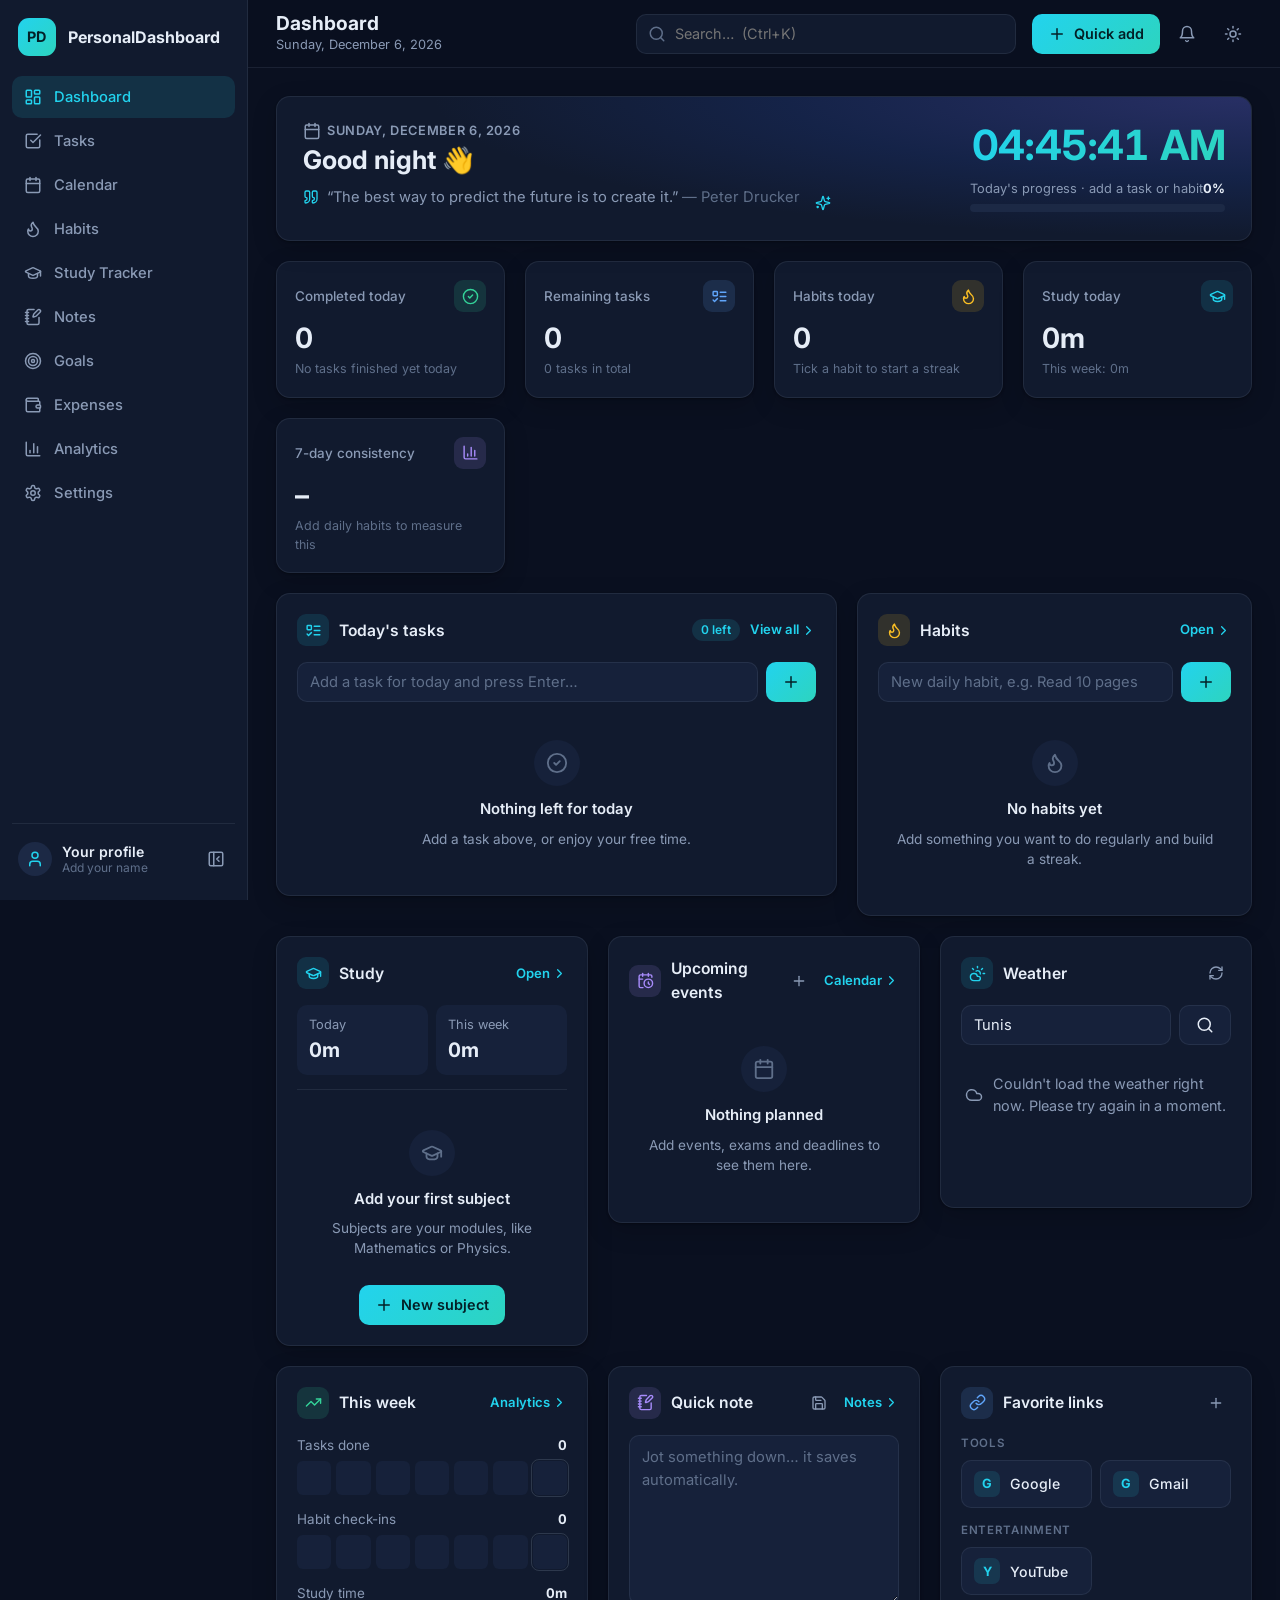
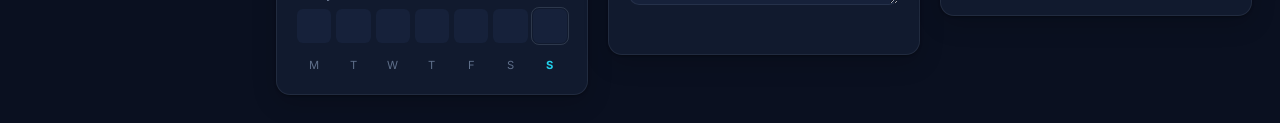
==== commit c60b5b58: "PersonalDashboard 2.0 - Phase 5: analytics, settings and polish - Analytics page: daily/weekly/month" ====
--- a/index.html
+++ b/index.html
@@ -11,6 +11,7 @@
       const settings = JSON.parse(localStorage.getItem("pd.settings") || "null");
       const oldTheme = JSON.parse(localStorage.getItem("theme") || "null"); // from version 1
       document.documentElement.dataset.theme = (settings && settings.theme) || oldTheme || "dark";
+      document.documentElement.dataset.accent = (settings && settings.accent) || "cyan";
     } catch {}
   </script>
 
@@ -26,6 +27,7 @@
   <link rel="stylesheet" href="css/pages.css">
   <link rel="stylesheet" href="css/study.css">
   <link rel="stylesheet" href="css/personal.css">
+  <link rel="stylesheet" href="css/analytics.css">
   <link rel="stylesheet" href="css/animations.css">
 </head>
 <body>
@@ -109,6 +111,8 @@
   <script src="js/widgets/study.js"></script>
   <script src="js/widgets/goals.js"></script>
   <script src="js/widgets/expenses.js"></script>
+  <script src="js/charts.js"></script>
+  <script src="js/widgets/analytics.js"></script>
   <script src="js/notifications.js"></script>
   <script src="js/views.js"></script>
   <script src="js/router.js"></script>
--- a/css/base.css
+++ b/css/base.css
@@ -74,6 +74,26 @@
   --shadow-lg: 0 20px 50px rgba(15, 23, 42, 0.15);
   --glow: 0 10px 30px rgba(8, 145, 178, 0.12);
   --sky-strength: 0.35;
+}
+
+/* ===== Accent colors (Settings → Appearance) =====
+   <html data-accent="…"> swaps only the accent values. Cyan is the default above. */
+:root[data-accent="violet"]  { --accent: #a78bfa; --accent-2: #c084fc; --accent-soft: rgba(167, 139, 250, 0.14); --on-accent: #1e1035; }
+:root[data-accent="emerald"] { --accent: #34d399; --accent-2: #2dd4bf; --accent-soft: rgba(52, 211, 153, 0.13); --on-accent: #022c22; }
+:root[data-accent="amber"]   { --accent: #fbbf24; --accent-2: #fb923c; --accent-soft: rgba(251, 191, 36, 0.13); --on-accent: #2a1a02; }
+:root[data-accent="rose"]    { --accent: #fb7185; --accent-2: #f472b6; --accent-soft: rgba(251, 113, 133, 0.14); --on-accent: #3b0712; }
+:root[data-accent="blue"]    { --accent: #60a5fa; --accent-2: #818cf8; --accent-soft: rgba(96, 165, 250, 0.14); --on-accent: #0b1a33; }
+
+/* Darker versions in light mode so text stays readable on white */
+:root[data-theme="light"][data-accent="violet"]  { --accent: #7c3aed; --accent-2: #9333ea; --accent-soft: rgba(124, 58, 237, 0.1); --on-accent: #fff; }
+:root[data-theme="light"][data-accent="emerald"] { --accent: #059669; --accent-2: #0d9488; --accent-soft: rgba(5, 150, 105, 0.1); --on-accent: #fff; }
+:root[data-theme="light"][data-accent="amber"]   { --accent: #b45309; --accent-2: #c2410c; --accent-soft: rgba(180, 83, 9, 0.1); --on-accent: #fff; }
+:root[data-theme="light"][data-accent="rose"]    { --accent: #e11d48; --accent-2: #db2777; --accent-soft: rgba(225, 29, 72, 0.1); --on-accent: #fff; }
+:root[data-theme="light"][data-accent="blue"]    { --accent: #2563eb; --accent-2: #4f46e5; --accent-soft: rgba(37, 99, 235, 0.1); --on-accent: #fff; }
+
+/* The hover glow follows the accent color */
+:root[data-accent] {
+  --glow: 0 10px 30px color-mix(in srgb, var(--accent) 14%, transparent);
 }
 
 /* ===== Reset ===== */
--- a/css/widgets.css
+++ b/css/widgets.css
@@ -502,50 +502,3 @@
   gap: 8px;
   flex: 0 1 320px;
 }
-
-/* ===== "Coming soon" pages ===== */
-.coming-soon {
-  max-width: 640px;
-  margin: 40px auto;
-  text-align: center;
-  padding: 40px 28px;
-}
-
-.coming-soon .card-icon {
-  width: 56px;
-  height: 56px;
-  border-radius: 16px;
-  margin: 0 auto 16px;
-}
-
-.coming-soon .card-icon .icon {
-  width: 26px;
-  height: 26px;
-}
-
-.coming-soon h2 {
-  font-size: 1.35rem;
-  margin-bottom: 6px;
-}
-
-.coming-soon ul {
-  display: inline-flex;
-  flex-direction: column;
-  gap: 8px;
-  margin-top: 20px;
-  text-align: left;
-  color: var(--text-muted);
-  font-size: 0.92rem;
-}
-
-.coming-soon li {
-  display: flex;
-  align-items: center;
-  gap: 8px;
-}
-
-.coming-soon li .icon {
-  width: 16px;
-  height: 16px;
-  color: var(--accent);
-}
--- a/css/analytics.css
+++ b/css/analytics.css
@@ -0,0 +1,320 @@
+/* =========================================================
+   PHASE 5: analytics charts, weekly widget, forecast, settings extras
+   ========================================================= */
+
+/* ===== Charts ===== */
+.bar-chart.dyn {
+  grid-template-columns: repeat(var(--cols), minmax(0, 1fr));
+  gap: 6px;
+}
+
+/* Many bars (14 days, 12 weeks/months): smaller labels */
+.bar-chart.dense .bar-value {
+  font-size: 0.62rem;
+}
+
+.bar-chart.dense .bar-label {
+  font-size: 0.66rem;
+  white-space: nowrap;
+}
+
+@media (max-width: 640px) {
+  .bar-chart.dense .bar-value { display: none; }  /* not enough room; hover/tap a bar for its value */
+  .bar-chart.dense { gap: 3px; }
+}
+
+.chart-empty {
+  display: grid;
+  place-items: center;
+  min-height: 140px;
+  padding: 16px;
+  border: 1px dashed var(--border-strong);
+  border-radius: var(--radius-sm);
+  color: var(--text-faint);
+  font-size: 0.86rem;
+  text-align: center;
+}
+
+.chart-empty:empty {
+  display: none;
+}
+
+.chart-note {
+  margin-top: 10px;
+  font-size: 0.76rem;
+  color: var(--text-faint);
+}
+
+.chart-legend {
+  display: flex;
+  flex-wrap: wrap;
+  gap: 6px 14px;
+  margin-top: 12px;
+  font-size: 0.78rem;
+  color: var(--text-muted);
+}
+
+.chart-legend > span {
+  display: inline-flex;
+  align-items: center;
+}
+
+.analytics-range {
+  margin: -10px 0 16px;
+}
+
+[data-money] .hbar-list {
+  margin-top: 16px;
+}
+
+.goal-mini {
+  margin: 14px 0 0;
+}
+
+/* Habit completion list */
+.habit-stats {
+  display: flex;
+  flex-direction: column;
+  gap: 16px;
+}
+
+.habit-streaks {
+  display: flex;
+  gap: 14px;
+  flex-wrap: wrap;
+  margin-top: 6px;
+  font-size: 0.76rem;
+  color: var(--text-muted);
+}
+
+.habit-streaks span {
+  display: inline-flex;
+  align-items: center;
+  gap: 4px;
+}
+
+.habit-streaks .icon {
+  width: 13px;
+  height: 13px;
+  color: var(--amber);
+}
+
+/* ===== Dashboard: "This week" widget ===== */
+.week-rows {
+  display: flex;
+  flex-direction: column;
+  gap: 14px;
+}
+
+.week-row-top {
+  display: flex;
+  justify-content: space-between;
+  font-size: 0.84rem;
+  color: var(--text-muted);
+  margin-bottom: 6px;
+}
+
+.week-row-top strong {
+  color: var(--text);
+  font-variant-numeric: tabular-nums;
+}
+
+.week-strip,
+.week-days {
+  display: grid;
+  grid-template-columns: repeat(7, minmax(0, 1fr));
+  gap: 5px;
+}
+
+.week-cell {
+  height: 34px;
+  display: flex;
+  align-items: flex-end;
+  border-radius: 6px;
+  background: var(--surface-2);
+  overflow: hidden;
+}
+
+.week-cell > span {
+  display: block;
+  width: 100%;
+  border-radius: 6px 6px 0 0;
+  transition: height 0.5s ease;
+}
+
+.week-cell.today {
+  outline: 1.5px solid var(--border-strong);
+  outline-offset: 1px;
+}
+
+.week-cell.future {
+  background: transparent;
+  border: 1px dashed var(--border);
+}
+
+.week-days span {
+  text-align: center;
+  font-size: 0.7rem;
+  color: var(--text-faint);
+}
+
+.week-days .today {
+  color: var(--accent);
+  font-weight: 700;
+}
+
+/* ===== Weather forecast ===== */
+.forecast {
+  display: grid;
+  grid-template-columns: repeat(5, minmax(0, 1fr));
+  gap: 6px;
+  margin-top: 10px;
+}
+
+.forecast-day {
+  display: flex;
+  flex-direction: column;
+  align-items: center;
+  gap: 4px;
+  padding: 8px 2px;
+  border-radius: var(--radius-sm);
+  background: var(--surface-2);
+  font-size: 0.74rem;
+  color: var(--text-muted);
+  min-width: 0;
+}
+
+.forecast-day > .icon {
+  width: 20px;
+  height: 20px;
+  color: var(--accent);
+}
+
+.forecast-name {
+  font-weight: 600;
+}
+
+.forecast-temp {
+  white-space: nowrap;
+}
+
+.forecast-temp strong {
+  color: var(--text);
+}
+
+.forecast-rain {
+  display: inline-flex;
+  align-items: center;
+  gap: 2px;
+  color: var(--sky);
+  font-size: 0.68rem;
+}
+
+.forecast-rain .icon {
+  width: 11px;
+  height: 11px;
+}
+
+/* ===== Settings extras ===== */
+.accent-choices {
+  display: flex;
+  gap: 10px;
+  flex-wrap: wrap;
+}
+
+.accent-swatch {
+  width: 30px;
+  height: 30px;
+  border-radius: 50%;
+  background: var(--swatch);
+  border: 3px solid var(--surface);
+  box-shadow: 0 0 0 1px var(--border-strong);
+  transition: transform 0.15s, box-shadow 0.15s;
+}
+
+.accent-swatch:hover {
+  transform: scale(1.1);
+}
+
+.accent-swatch[aria-checked="true"] {
+  box-shadow: 0 0 0 2px var(--swatch);
+}
+
+.widget-toggles {
+  display: grid;
+  grid-template-columns: repeat(auto-fill, minmax(220px, 1fr));
+  gap: 8px;
+  margin-top: 12px;
+}
+
+.toggle-row {
+  display: flex;
+  align-items: center;
+  gap: 10px;
+  padding: 10px 12px;
+  border-radius: var(--radius-sm);
+  background: var(--surface-2);
+  font-size: 0.9rem;
+  cursor: pointer;
+}
+
+.toggle-row:hover {
+  background: var(--surface-3);
+}
+
+.file-button {
+  cursor: pointer;
+}
+
+/* Keep the red "Delete all" button on the right like the other buttons */
+.setting-row .btn.danger-text {
+  margin-right: 0;
+}
+
+/* Line up the Pomodoro inputs even when a label wraps onto two lines */
+.pomo-settings {
+  align-items: end;
+}
+
+.file-button:focus-within {
+  outline: 2px solid var(--accent);
+  outline-offset: 2px;
+}
+
+/* ===== Keyboard shortcuts dialog ===== */
+.modal h2 .icon {
+  vertical-align: -3px;
+  color: var(--accent);
+}
+
+.shortcut-list {
+  display: grid;
+  grid-template-columns: auto 1fr;
+  gap: 10px 16px;
+  margin-top: 16px;
+  align-items: center;
+  font-size: 0.88rem;
+}
+
+.shortcut-list dd {
+  color: var(--text-muted);
+}
+
+kbd {
+  display: inline-block;
+  min-width: 24px;
+  padding: 2px 7px;
+  border-radius: 6px;
+  border: 1px solid var(--border-strong);
+  border-bottom-width: 2px;
+  background: var(--surface-2);
+  font-family: inherit;
+  font-size: 0.78rem;
+  font-weight: 600;
+  text-align: center;
+}
+
+@media (max-width: 480px) {
+  .shortcut-list { grid-template-columns: 1fr; gap: 4px; }
+  .shortcut-list dd { margin-bottom: 8px; }
+}
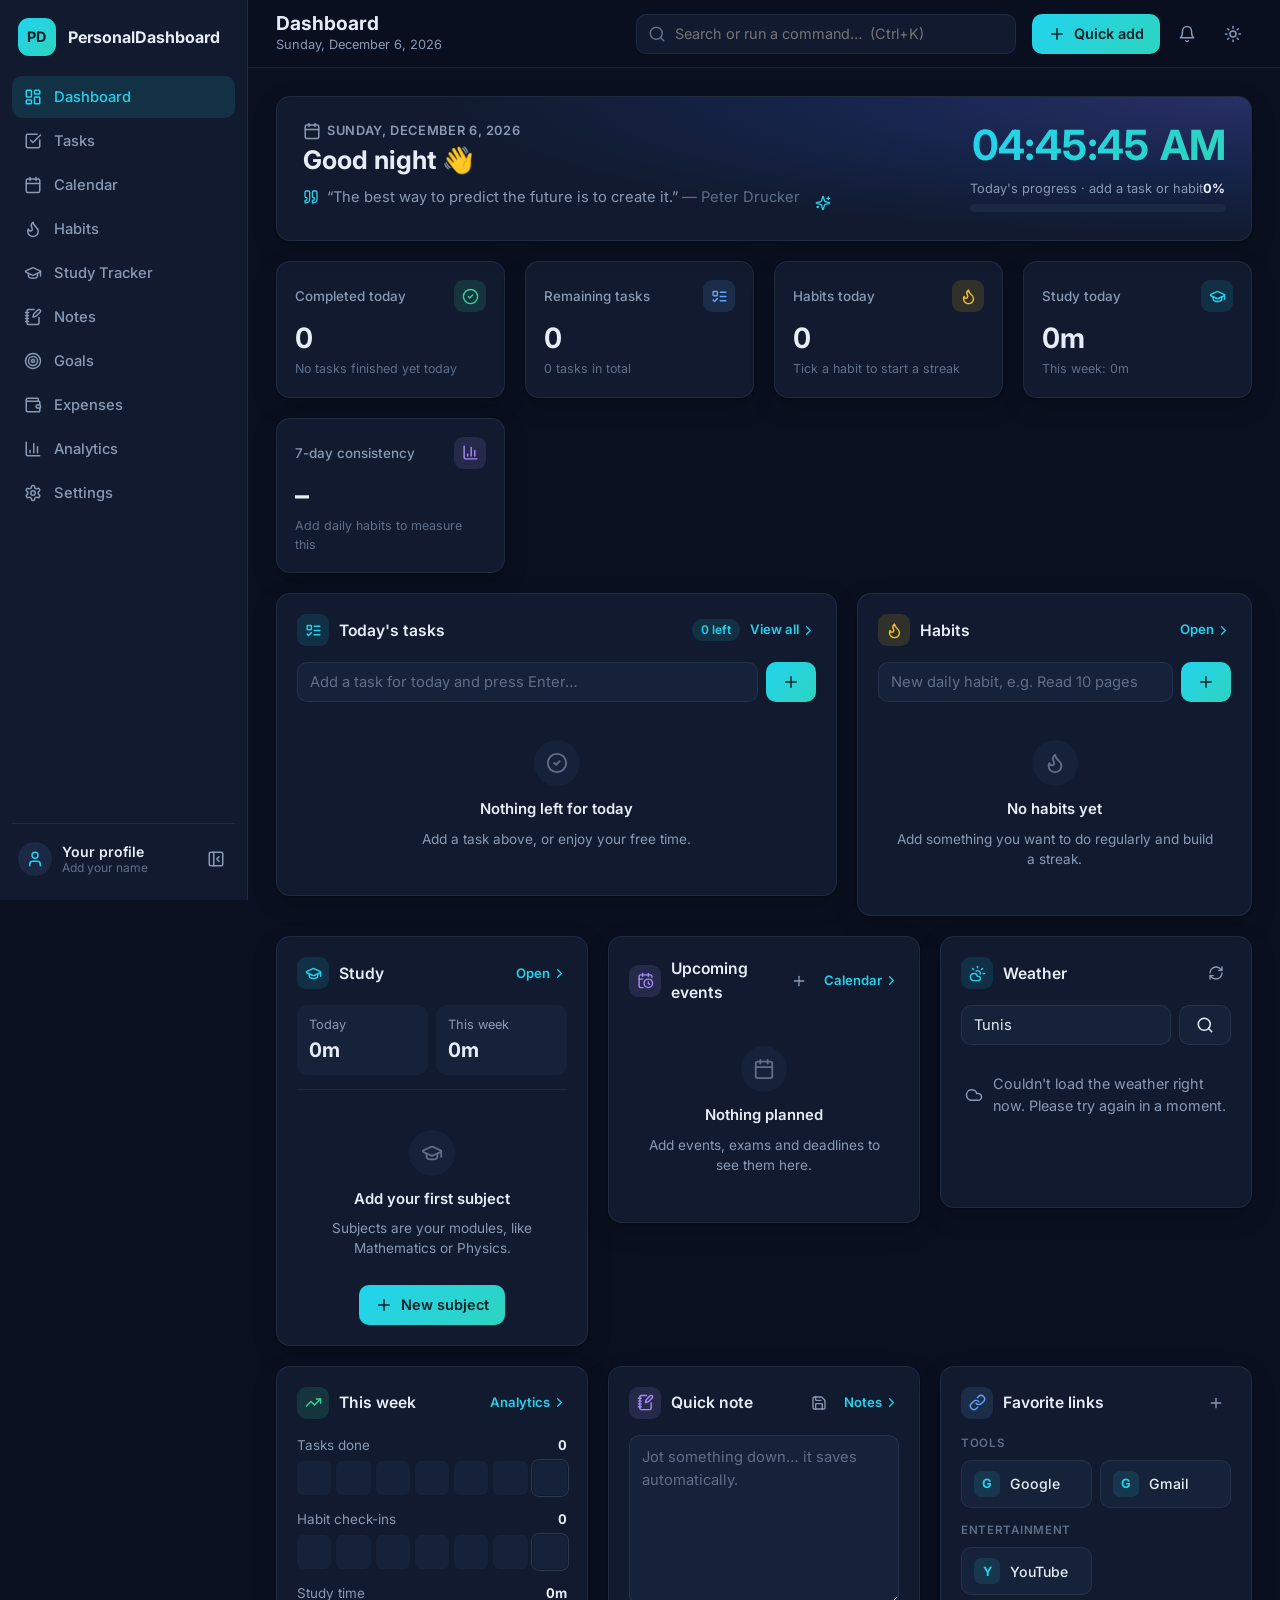
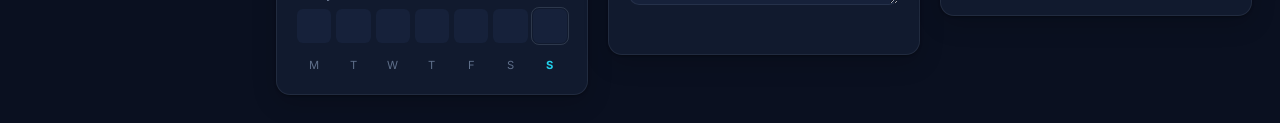
==== commit 9df863fa: "PersonalDashboard 3.0 - Stage A: modular foundation and data safety - Module registry (js/modules.js" ====
--- a/index.html
+++ b/index.html
@@ -65,8 +65,8 @@
 
         <div class="search" id="search">
           <span class="search-icon" id="search-icon"></span>
-          <input id="search-input" type="search" placeholder="Search…  (Ctrl+K)" autocomplete="off"
-                 aria-label="Search tasks, events, habits, notes, subjects, goals, expenses and links">
+          <input id="search-input" type="search" placeholder="Search or run a command…  (Ctrl+K)" autocomplete="off"
+                 aria-label="Search your data or run a command">
           <div class="dropdown search-results" id="search-results" hidden></div>
         </div>
 
@@ -99,6 +99,7 @@
   <script src="js/icons.js"></script>
   <script src="js/storage.js"></script>
   <script src="js/ui.js"></script>
+  <script src="js/modules.js"></script>
   <script src="js/widgets/welcome.js"></script>
   <script src="js/widgets/stats.js"></script>
   <script src="js/widgets/tasks.js"></script>
@@ -114,6 +115,7 @@
   <script src="js/charts.js"></script>
   <script src="js/widgets/analytics.js"></script>
   <script src="js/notifications.js"></script>
+  <script src="js/backups.js"></script>
   <script src="js/views.js"></script>
   <script src="js/router.js"></script>
   <script src="js/shell.js"></script>
--- a/css/analytics.css
+++ b/css/analytics.css
@@ -318,3 +318,63 @@
   .shortcut-list { grid-template-columns: 1fr; gap: 4px; }
   .shortcut-list dd { margin-bottom: 8px; }
 }
+
+/* =========================================================
+   STAGE A: snapshots, storage meter, command palette tip
+   ========================================================= */
+.storage-meter {
+  margin-bottom: 6px;
+}
+
+.snapshots-row {
+  align-items: flex-start;
+}
+
+.snapshot-list {
+  flex: 1 1 100%;
+  display: flex;
+  flex-direction: column;
+  gap: 6px;
+}
+
+.snapshot {
+  display: flex;
+  align-items: center;
+  gap: 8px;
+  padding: 8px 10px;
+  border-radius: var(--radius-sm);
+  background: var(--surface-2);
+}
+
+.snapshot-text {
+  flex: 1;
+  min-width: 0;
+  display: flex;
+  flex-direction: column;
+}
+
+.snapshot-text strong {
+  font-size: 0.86rem;
+  font-weight: 600;
+}
+
+.snapshot-text span {
+  font-size: 0.76rem;
+  color: var(--text-muted);
+  overflow: hidden;
+  text-overflow: ellipsis;
+  white-space: nowrap;
+}
+
+.search-tip {
+  padding: 8px 10px 4px;
+  font-size: 0.75rem;
+  color: var(--text-faint);
+  border-top: 1px solid var(--border);
+  margin-top: 4px;
+}
+
+.search-tip kbd {
+  font-size: 0.7rem;
+  padding: 0 5px;
+}
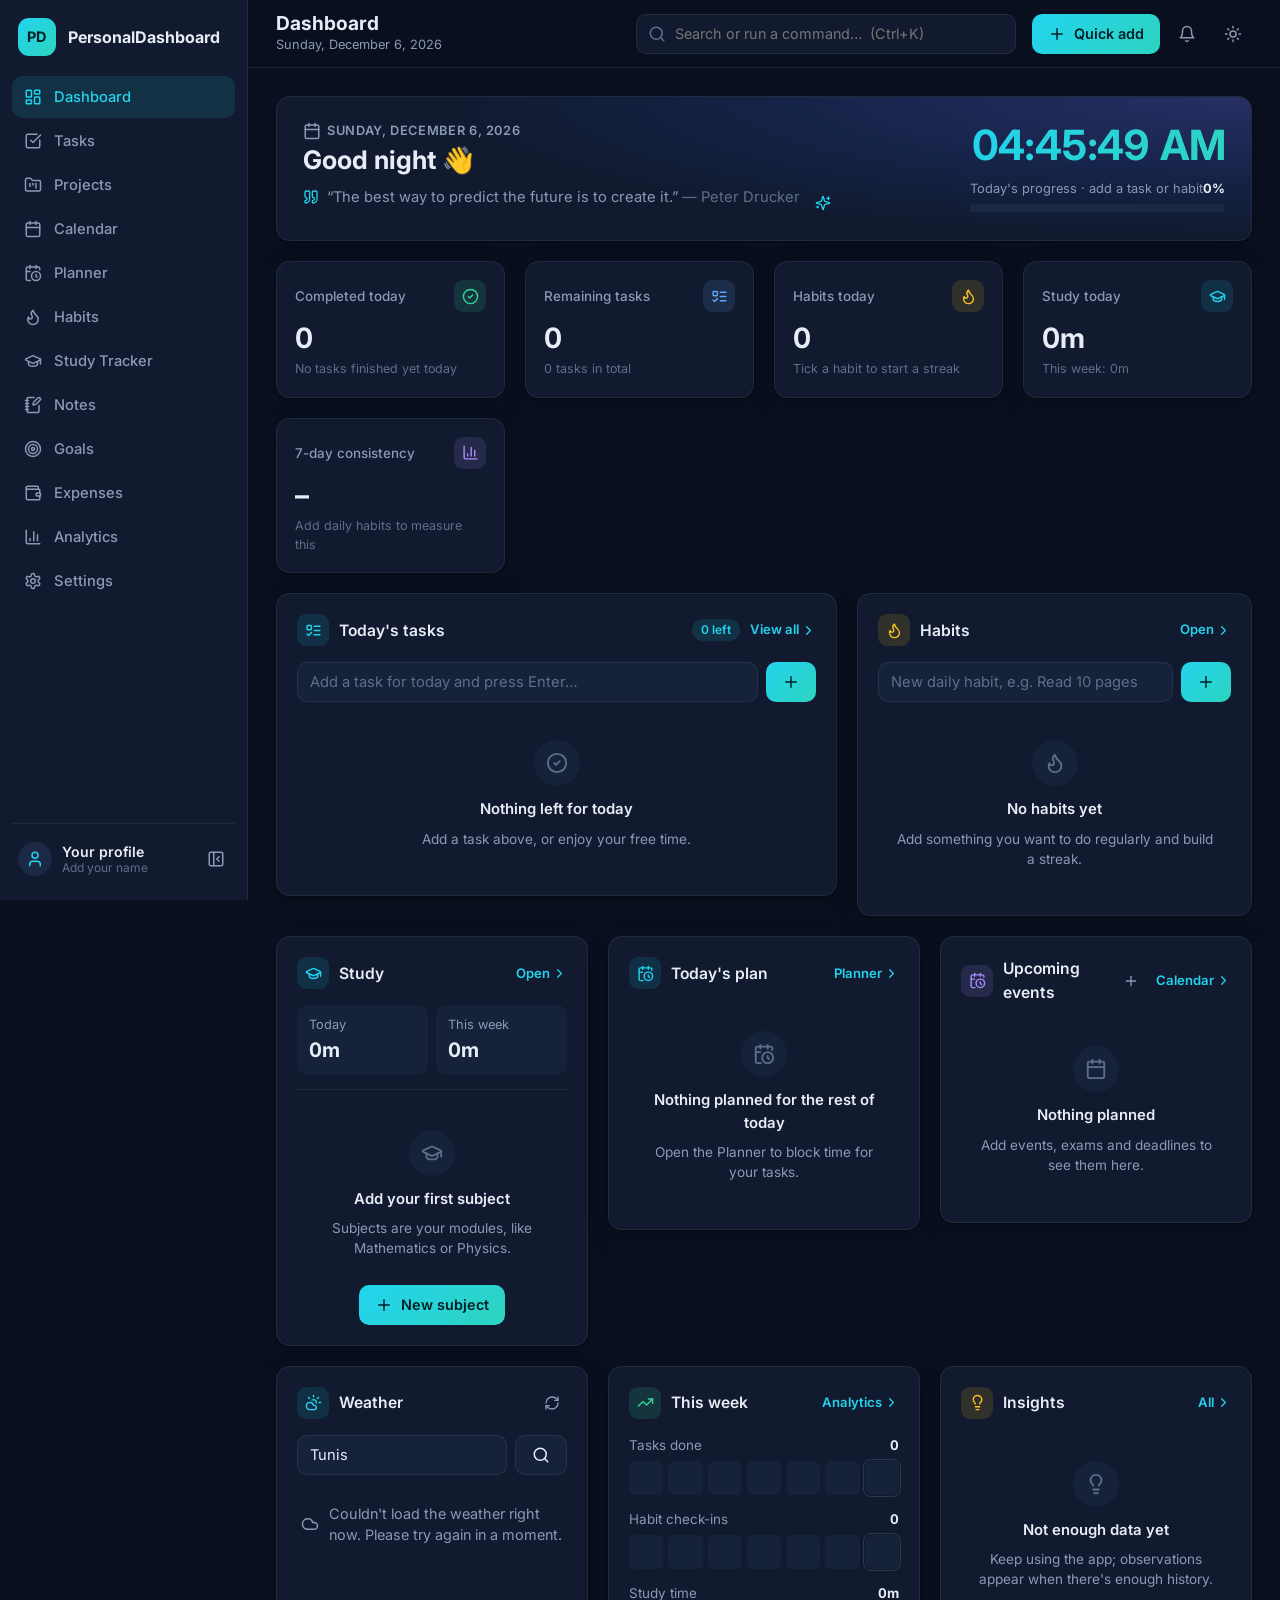
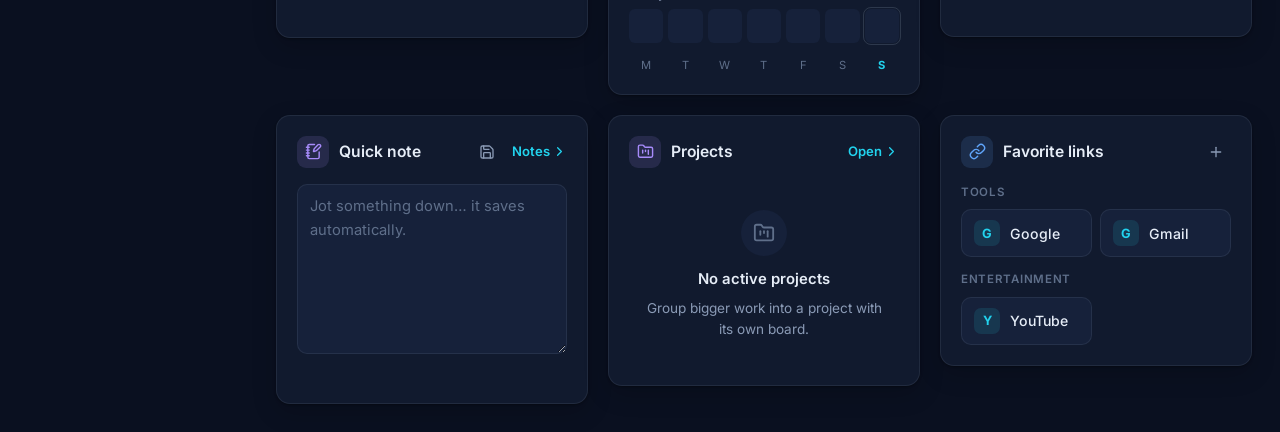
==== commit 20016b24: "PersonalDashboard 3.0 - Stage B: projects, planner and insights - Projects: Kanban board (drag and d" ====
--- a/index.html
+++ b/index.html
@@ -28,6 +28,7 @@
   <link rel="stylesheet" href="css/study.css">
   <link rel="stylesheet" href="css/personal.css">
   <link rel="stylesheet" href="css/analytics.css">
+  <link rel="stylesheet" href="css/stage-b.css">
   <link rel="stylesheet" href="css/animations.css">
 </head>
 <body>
@@ -110,10 +111,13 @@
   <script src="js/widgets/calendar.js"></script>
   <script src="js/widgets/pomodoro.js"></script>
   <script src="js/widgets/study.js"></script>
+  <script src="js/widgets/projects.js"></script>
+  <script src="js/widgets/planner.js"></script>
   <script src="js/widgets/goals.js"></script>
   <script src="js/widgets/expenses.js"></script>
   <script src="js/charts.js"></script>
   <script src="js/widgets/analytics.js"></script>
+  <script src="js/insights.js"></script>
   <script src="js/notifications.js"></script>
   <script src="js/backups.js"></script>
   <script src="js/views.js"></script>
--- a/css/stage-b.css
+++ b/css/stage-b.css
@@ -0,0 +1,664 @@
+/* =========================================================
+   STAGE B: projects & Kanban, planner, insights
+   ========================================================= */
+
+/* ===== Task badges added in Stage B ===== */
+.badge.blocked {
+  background: color-mix(in srgb, var(--amber) 15%, transparent);
+  color: var(--amber);
+}
+
+.badge.project-badge .subject-dot {
+  margin-right: 2px;
+  width: 8px;
+  height: 8px;
+}
+
+/* ===== Project cards ===== */
+.project-card {
+  position: relative;
+  overflow: hidden;
+  cursor: pointer;
+}
+
+.project-color {
+  position: absolute;
+  inset: 0 0 auto 0;
+  height: 4px;
+  background: var(--subject);
+}
+
+.project-card.is-overdue {
+  border-color: color-mix(in srgb, var(--danger) 45%, transparent);
+}
+
+.project-stats {
+  display: flex;
+  gap: 14px;
+  flex-wrap: wrap;
+  font-size: 0.78rem;
+  color: var(--text-muted);
+  padding-top: 10px;
+  border-top: 1px solid var(--border);
+}
+
+.project-stats span {
+  display: inline-flex;
+  align-items: center;
+  gap: 4px;
+}
+
+.project-stats .icon {
+  width: 14px;
+  height: 14px;
+}
+
+/* ===== Project detail ===== */
+.project-header h2 {
+  display: flex;
+  align-items: center;
+  gap: 4px;
+  margin-top: 10px;
+}
+
+.project-header h2 .subject-dot {
+  width: 14px;
+  height: 14px;
+}
+
+.project-summary {
+  display: flex;
+  flex-direction: column;
+  gap: 8px;
+  margin-bottom: 16px;
+}
+
+.project-summary-row {
+  display: flex;
+  align-items: center;
+  gap: 8px;
+  flex-wrap: wrap;
+}
+
+.project-percent {
+  margin-left: auto;
+  font-size: 1.2rem;
+}
+
+.project-tabs {
+  margin-bottom: 16px;
+  width: fit-content;
+}
+
+.project-notes {
+  margin-top: 0;
+}
+
+.project-widget-row {
+  display: block;
+  padding: 4px 6px;
+  margin: -4px -6px;
+  border-radius: 8px;
+}
+
+.project-widget-row:hover {
+  background: var(--surface-2);
+}
+
+/* ===== Kanban board ===== */
+.kanban {
+  display: grid;
+  grid-template-columns: repeat(3, minmax(0, 1fr));
+  gap: 16px;
+  align-items: start;
+}
+
+@media (max-width: 900px) {
+  .kanban { grid-template-columns: minmax(0, 1fr); }
+}
+
+.kanban-column {
+  display: flex;
+  flex-direction: column;
+  gap: 10px;
+  padding: 12px;
+  border-radius: var(--radius);
+  background: var(--surface);
+  border: 1px solid var(--border);
+  min-width: 0;
+}
+
+.kanban-head {
+  display: flex;
+  align-items: center;
+  gap: 8px;
+  font-weight: 600;
+  font-size: 0.9rem;
+}
+
+.kanban-head .icon {
+  width: 16px;
+  height: 16px;
+  color: var(--accent);
+}
+
+.kanban-head .count {
+  margin-left: auto;
+  min-width: 22px;
+  padding: 0 7px;
+  border-radius: 999px;
+  background: var(--surface-3);
+  font-size: 0.74rem;
+  line-height: 20px;
+  text-align: center;
+  color: var(--text-muted);
+}
+
+.kanban-add {
+  margin-bottom: 0;
+}
+
+.kanban-list {
+  display: flex;
+  flex-direction: column;
+  gap: 8px;
+  min-height: 70px;
+  padding: 4px;
+  margin: -4px;
+  border-radius: var(--radius-sm);
+  transition: background-color 0.15s, outline-color 0.15s;
+  outline: 2px dashed transparent;
+}
+
+.kanban-list.drop-target {
+  background: var(--accent-soft);
+  outline-color: var(--accent);
+}
+
+.kanban-empty {
+  display: grid;
+  place-items: center;
+  min-height: 60px;
+  font-size: 0.8rem;
+  color: var(--text-faint);
+  border: 1px dashed var(--border-strong);
+  border-radius: var(--radius-sm);
+}
+
+.kanban-card {
+  display: flex;
+  flex-direction: column;
+  gap: 6px;
+  padding: 10px 12px;
+  border-radius: var(--radius-sm);
+  background: var(--surface-2);
+  border: 1px solid var(--border);
+  cursor: grab;
+  transition: border-color 0.15s, transform 0.15s, opacity 0.15s;
+}
+
+.kanban-card:hover {
+  border-color: var(--border-strong);
+}
+
+.kanban-card.dragging {
+  opacity: 0.5;
+  transform: rotate(1.5deg);
+}
+
+.kanban-card.is-blocked {
+  border-left: 3px solid var(--amber);
+}
+
+.kanban-card.is-overdue {
+  border-left: 3px solid var(--danger);
+}
+
+.kanban-title {
+  text-align: left;
+  font-size: 0.9rem;
+  font-weight: 500;
+  overflow-wrap: anywhere;
+}
+
+.kanban-title:hover {
+  color: var(--accent);
+}
+
+[data-column="done"] .kanban-title {
+  text-decoration: line-through;
+  color: var(--text-faint);
+}
+
+.kanban-moves {
+  display: flex;
+  justify-content: flex-end;
+  gap: 2px;
+  margin: -4px -6px -4px 0;
+}
+
+.kanban-tip {
+  margin-top: 12px;
+}
+
+/* ===== Planner ===== */
+.planner-week {
+  display: grid;
+  grid-template-columns: repeat(7, minmax(0, 1fr));
+  gap: 8px;
+  margin-bottom: 16px;
+}
+
+.week-day-pill {
+  display: flex;
+  flex-direction: column;
+  align-items: center;
+  gap: 2px;
+  padding: 8px 4px;
+  border-radius: var(--radius-sm);
+  background: var(--surface);
+  border: 1px solid var(--border);
+  font-size: 0.78rem;
+  color: var(--text-muted);
+  min-width: 0;
+  transition: border-color 0.15s, background-color 0.15s;
+}
+
+.week-day-pill strong {
+  font-size: 0.95rem;
+  color: var(--text);
+}
+
+.week-day-pill small {
+  font-size: 0.68rem;
+  white-space: nowrap;
+}
+
+.week-day-pill.today span {
+  color: var(--accent);
+  font-weight: 700;
+}
+
+.week-day-pill.selected {
+  border-color: var(--accent);
+  background: var(--accent-soft);
+}
+
+.week-day-pill .clash {
+  color: var(--danger);
+  display: inline-flex;
+  align-items: center;
+  gap: 2px;
+}
+
+.week-day-pill .clash .icon {
+  width: 11px;
+  height: 11px;
+}
+
+@media (max-width: 640px) {
+  .planner-week { gap: 4px; }
+  .week-day-pill small { display: none; }
+}
+
+.planner-layout {
+  display: grid;
+  grid-template-columns: minmax(0, 360px) minmax(0, 1fr);
+  gap: 20px;
+  align-items: start;
+}
+
+@media (max-width: 1000px) {
+  .planner-layout { grid-template-columns: minmax(0, 1fr); }
+}
+
+.planner-task-list {
+  display: flex;
+  flex-direction: column;
+  gap: 6px;
+  margin-top: 10px;
+  max-height: 70vh;
+  overflow-y: auto;
+}
+
+.planner-task {
+  display: flex;
+  align-items: flex-start;
+  gap: 8px;
+  padding: 10px;
+  border-radius: var(--radius-sm);
+  background: var(--surface-2);
+  border: 1px solid var(--border);
+  cursor: grab;
+}
+
+.planner-task.is-blocked {
+  opacity: 0.7;
+}
+
+.planner-task-grip {
+  color: var(--text-faint);
+  display: flex;
+  padding-top: 2px;
+}
+
+.planner-task-main {
+  flex: 1;
+  min-width: 0;
+  display: flex;
+  flex-direction: column;
+  gap: 5px;
+  font-size: 0.88rem;
+}
+
+.planner-task-main strong {
+  font-weight: 500;
+  overflow-wrap: anywhere;
+}
+
+.link-button {
+  display: inline-flex;
+  align-items: center;
+  gap: 4px;
+  font-size: 0.76rem;
+  font-weight: 600;
+  color: var(--accent);
+  width: fit-content;
+}
+
+.link-button .icon {
+  width: 13px;
+  height: 13px;
+}
+
+.link-button:hover {
+  text-decoration: underline;
+}
+
+.all-day {
+  display: flex;
+  flex-wrap: wrap;
+  gap: 6px;
+  margin-bottom: 10px;
+}
+
+/* The day grid: one row per hour, items placed by time */
+.day-grid {
+  border-radius: var(--radius-sm);
+  transition: background-color 0.15s;
+}
+
+.day-grid.drop-target {
+  background: var(--accent-soft);
+}
+
+.day-grid-inner {
+  position: relative;
+}
+
+.hour-row {
+  position: absolute;
+  left: 0;
+  right: 0;
+  border-top: 1px solid var(--border);
+}
+
+.hour-label {
+  position: absolute;
+  top: -9px;
+  left: 0;
+  width: 48px;
+  padding-right: 6px;
+  text-align: right;
+  font-size: 0.7rem;
+  color: var(--text-faint);
+  background: var(--surface);
+  font-variant-numeric: tabular-nums;
+}
+
+.now-line {
+  position: absolute;
+  left: 52px;
+  right: 0;
+  height: 2px;
+  background: var(--danger);
+  z-index: 3;
+}
+
+.now-line::before {
+  content: "";
+  position: absolute;
+  left: -4px;
+  top: -3px;
+  width: 8px;
+  height: 8px;
+  border-radius: 50%;
+  background: var(--danger);
+}
+
+.day-item {
+  position: absolute;
+  z-index: 2;
+  display: flex;
+  flex-direction: column;
+  gap: 1px;
+  padding: 4px 8px;
+  overflow: hidden;
+  border-radius: 8px;
+  font-size: 0.78rem;
+  background: color-mix(in srgb, var(--type, var(--accent)) 16%, var(--surface));
+  border-left: 3px solid var(--type, var(--accent));
+  cursor: pointer;
+}
+
+.day-item strong {
+  font-weight: 600;
+  white-space: nowrap;
+  overflow: hidden;
+  text-overflow: ellipsis;
+}
+
+.day-item-time {
+  font-size: 0.68rem;
+  color: var(--text-muted);
+  font-variant-numeric: tabular-nums;
+  white-space: nowrap;
+}
+
+.day-item.block {
+  --type: var(--accent);
+  cursor: grab;
+}
+
+.day-item.block.done strong {
+  text-decoration: line-through;
+  color: var(--text-faint);
+}
+
+.day-item.clash {
+  outline: 2px solid var(--danger);
+  outline-offset: -1px;
+}
+
+.day-item.ghost {
+  --type: var(--violet);
+  background: transparent;
+  border: 2px dashed var(--violet);
+  border-left-width: 3px;
+  opacity: 0.85;
+  pointer-events: none;
+}
+
+.day-item-actions {
+  position: absolute;
+  top: 2px;
+  right: 2px;
+  display: flex;
+  border-radius: 6px;
+  background: var(--surface);
+  opacity: 0;
+  transition: opacity 0.15s;
+}
+
+.day-item:hover .day-item-actions,
+.day-item:focus-within .day-item-actions {
+  opacity: 1;
+}
+
+@media (hover: none) {
+  .day-item-actions { opacity: 1; }
+}
+
+.conflict-banner {
+  display: flex;
+  gap: 12px;
+  align-items: flex-start;
+  padding: 12px 16px;
+  margin-bottom: 16px;
+  border-radius: var(--radius);
+  border: 1px solid color-mix(in srgb, var(--danger) 40%, transparent);
+  background: color-mix(in srgb, var(--danger) 10%, var(--surface));
+  font-size: 0.86rem;
+}
+
+.conflict-banner > .icon {
+  color: var(--danger);
+  margin-top: 2px;
+}
+
+.conflict-banner ul {
+  margin-top: 4px;
+  color: var(--text-muted);
+}
+
+.suggestion-card {
+  margin-bottom: 16px;
+  border-color: color-mix(in srgb, var(--violet) 45%, transparent);
+}
+
+.suggestion-list {
+  display: flex;
+  flex-direction: column;
+  gap: 6px;
+  margin-top: 10px;
+}
+
+.skipped {
+  margin-top: 12px;
+  font-size: 0.84rem;
+  color: var(--text-muted);
+}
+
+.skipped summary {
+  cursor: pointer;
+  font-weight: 600;
+}
+
+.skipped ul {
+  margin: 6px 0 0 18px;
+  list-style: disc;
+}
+
+/* Dashboard: today's plan */
+.plan-list {
+  display: flex;
+  flex-direction: column;
+  gap: 8px;
+}
+
+.plan-list li {
+  display: flex;
+  align-items: stretch;
+  gap: 10px;
+}
+
+.plan-time {
+  width: 44px;
+  flex-shrink: 0;
+  font-size: 0.8rem;
+  font-weight: 600;
+  color: var(--text-muted);
+  font-variant-numeric: tabular-nums;
+}
+
+.plan-list li.now .plan-time {
+  color: var(--accent);
+}
+
+.plan-bar {
+  width: 3px;
+  border-radius: 3px;
+  background: var(--type, var(--accent));
+}
+
+.plan-text {
+  min-width: 0;
+  display: flex;
+  flex-direction: column;
+  font-size: 0.82rem;
+  color: var(--text-muted);
+}
+
+.plan-text strong {
+  font-size: 0.9rem;
+  font-weight: 600;
+  color: var(--text);
+  overflow: hidden;
+  text-overflow: ellipsis;
+  white-space: nowrap;
+}
+
+.plan-warning {
+  display: flex;
+  align-items: center;
+  gap: 6px;
+  margin-top: 12px;
+  font-size: 0.82rem;
+  color: var(--danger);
+}
+
+/* ===== Insights ===== */
+.insights-card {
+  margin-top: 20px;
+}
+
+.insight-list {
+  display: flex;
+  flex-direction: column;
+  gap: 4px;
+}
+
+.insight {
+  display: flex;
+  align-items: flex-start;
+  gap: 12px;
+  padding: 10px 8px;
+  margin: 0 -8px;
+  border-radius: var(--radius-sm);
+}
+
+.insight + .insight {
+  border-top: 1px solid var(--border);
+}
+
+.insight .card-icon {
+  margin-top: 2px;
+}
+
+.insight-text {
+  flex: 1;
+  min-width: 0;
+  display: flex;
+  flex-direction: column;
+  gap: 2px;
+}
+
+.insight-text strong {
+  font-size: 0.9rem;
+  font-weight: 600;
+}
+
+.insight-text span {
+  font-size: 0.8rem;
+  color: var(--text-muted);
+}
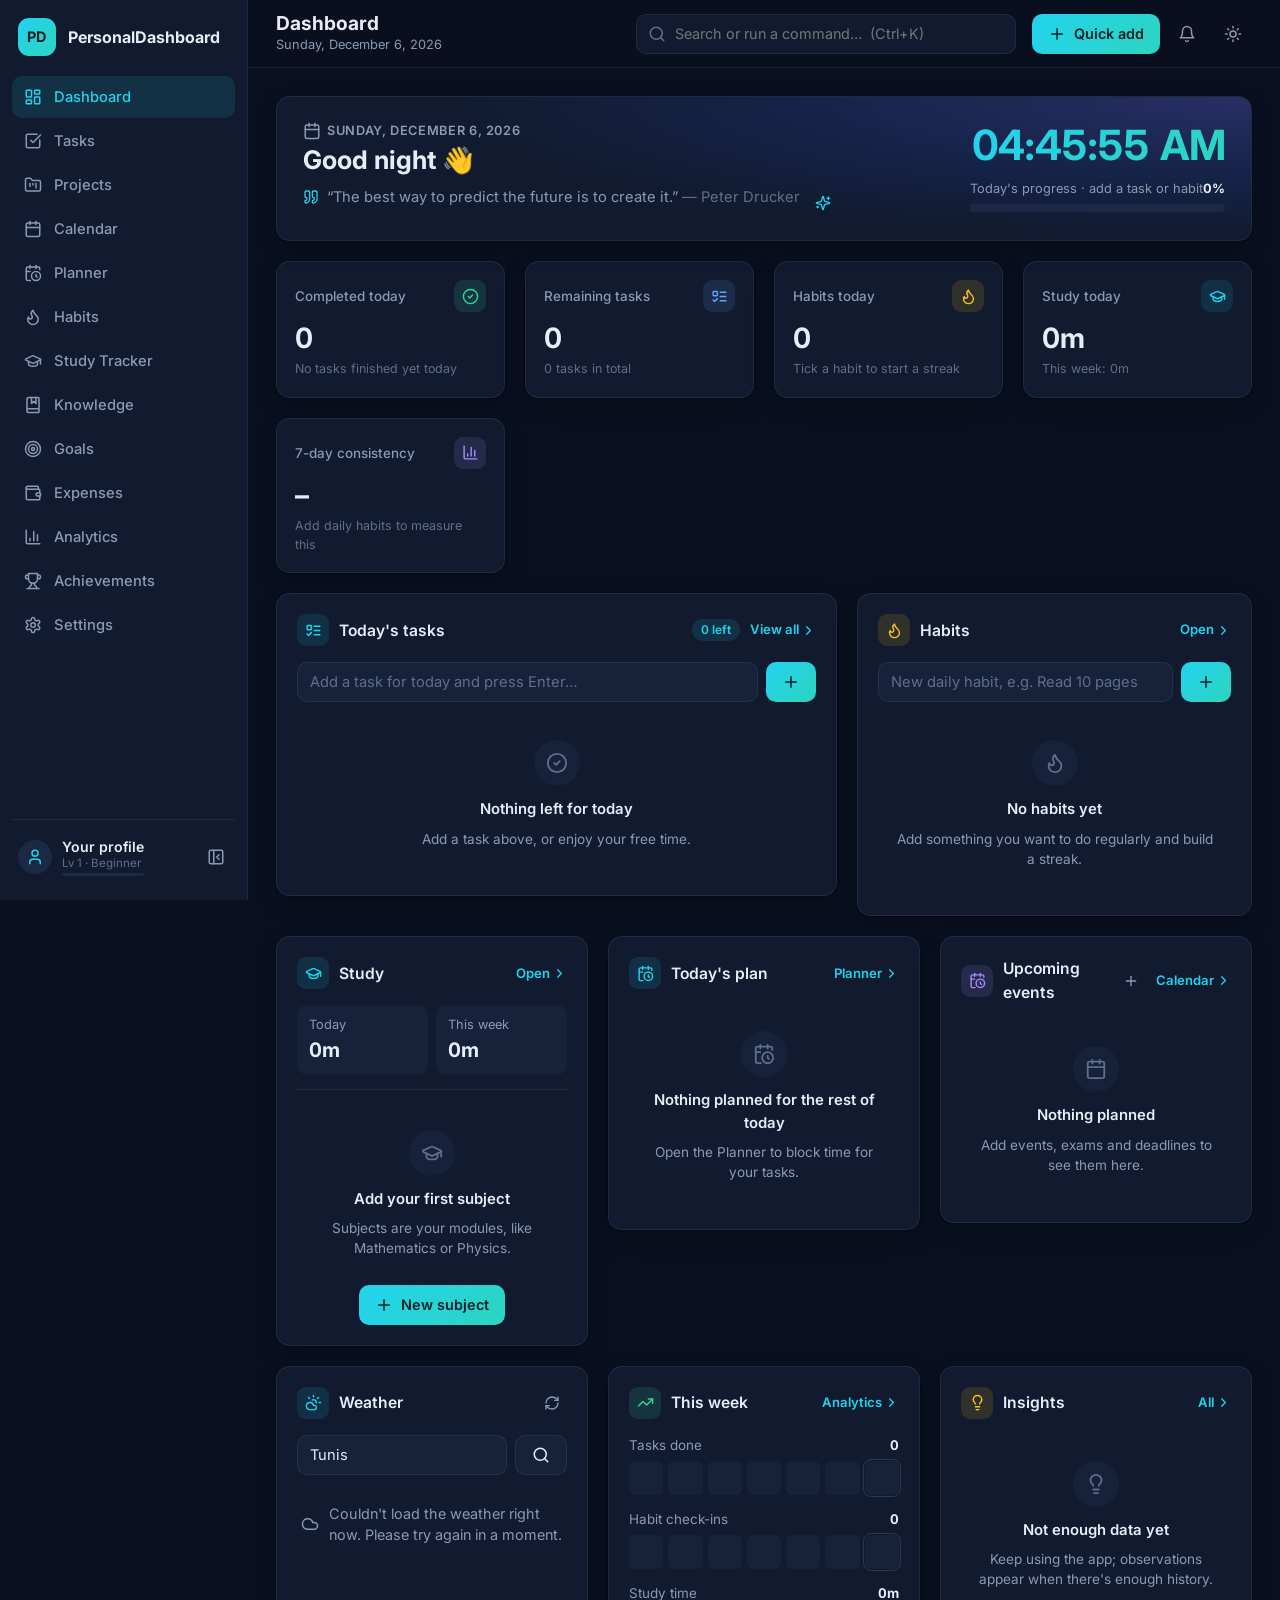
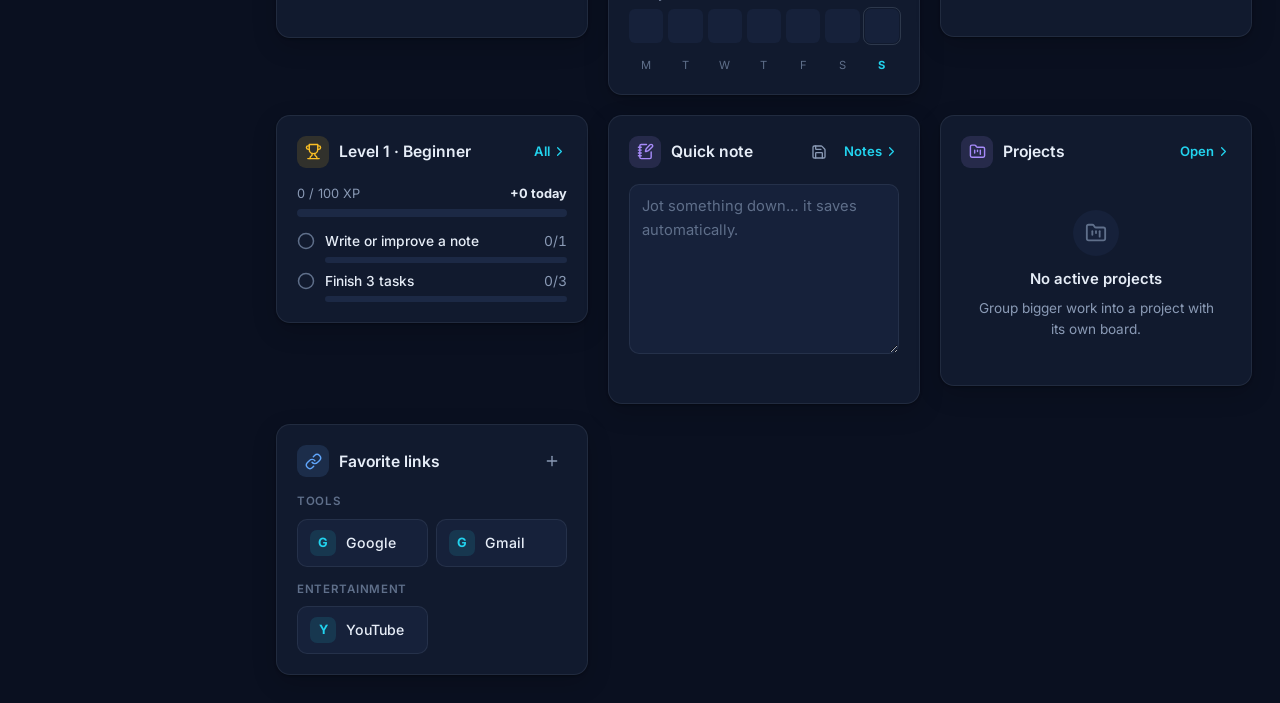
==== commit 7e4afb0f: "PersonalDashboard 3.0 - Stage C: knowledge hub, achievements, installable app - Knowledge Hub: [[not" ====
--- a/index.html
+++ b/index.html
@@ -4,6 +4,12 @@
   <meta charset="UTF-8">
   <meta name="viewport" content="width=device-width, initial-scale=1.0">
   <title>PersonalDashboard</title>
+
+  <!-- Installable app: name, icons and colors (see manifest.webmanifest and sw.js) -->
+  <link rel="manifest" href="manifest.webmanifest">
+  <link rel="icon" type="image/png" href="icons/icon-192.png">
+  <link rel="apple-touch-icon" href="icons/icon-192.png">
+  <meta name="theme-color" content="#0a1020">
 
   <!-- Apply the saved theme BEFORE the page is drawn (avoids a white flash). Dark is the default. -->
   <script>
@@ -29,6 +35,7 @@
   <link rel="stylesheet" href="css/personal.css">
   <link rel="stylesheet" href="css/analytics.css">
   <link rel="stylesheet" href="css/stage-b.css">
+  <link rel="stylesheet" href="css/stage-c.css">
   <link rel="stylesheet" href="css/animations.css">
 </head>
 <body>
@@ -118,8 +125,10 @@
   <script src="js/charts.js"></script>
   <script src="js/widgets/analytics.js"></script>
   <script src="js/insights.js"></script>
+  <script src="js/widgets/achievements.js"></script>
   <script src="js/notifications.js"></script>
   <script src="js/backups.js"></script>
+  <script src="js/pwa.js"></script>
   <script src="js/views.js"></script>
   <script src="js/router.js"></script>
   <script src="js/shell.js"></script>
--- a/css/stage-c.css
+++ b/css/stage-c.css
@@ -0,0 +1,385 @@
+/* =========================================================
+   STAGE C: Knowledge Hub, achievements, installable app
+   ========================================================= */
+
+/* ===== Knowledge Hub: list + search ===== */
+.search-field .search-help-button {
+  position: absolute;
+  right: 4px;
+}
+
+.notes-filters .search-field .input {
+  padding-right: 38px;
+}
+
+.search-help {
+  padding: 10px 12px;
+  border-radius: var(--radius-sm);
+  background: var(--surface-2);
+  font-size: 0.8rem;
+  color: var(--text-muted);
+}
+
+.search-help ul {
+  margin-top: 6px;
+  display: flex;
+  flex-direction: column;
+  gap: 4px;
+}
+
+code {
+  padding: 1px 5px;
+  border-radius: 5px;
+  background: var(--surface-3);
+  color: var(--text);
+  font-size: 0.78rem;
+}
+
+.notes-tabs {
+  width: 100%;
+}
+
+.notes-tabs button {
+  flex: 1;
+  justify-content: center;
+}
+
+.link-count {
+  display: inline-flex;
+  align-items: center;
+  gap: 2px;
+  font-size: 0.72rem;
+  color: var(--text-faint);
+}
+
+.link-count .icon {
+  width: 12px;
+  height: 12px;
+}
+
+/* ===== Knowledge Hub: links under the editor ===== */
+.note-links {
+  display: flex;
+  flex-direction: column;
+  gap: 8px;
+  padding: 12px 0;
+  border-top: 1px solid var(--border);
+}
+
+.links-group {
+  display: flex;
+  align-items: center;
+  flex-wrap: wrap;
+  gap: 6px;
+}
+
+.links-label {
+  display: inline-flex;
+  align-items: center;
+  gap: 5px;
+  min-width: 110px;
+  font-size: 0.75rem;
+  font-weight: 600;
+  text-transform: uppercase;
+  letter-spacing: 0.04em;
+  color: var(--text-faint);
+}
+
+.links-label .icon {
+  width: 13px;
+  height: 13px;
+}
+
+.note-chip {
+  display: inline-flex;
+  align-items: center;
+  gap: 5px;
+  padding: 3px 10px;
+  border-radius: 999px;
+  border: 1px solid var(--border-strong);
+  background: var(--surface-2);
+  font-size: 0.8rem;
+  color: var(--text);
+  max-width: 260px;
+  overflow: hidden;
+  text-overflow: ellipsis;
+  white-space: nowrap;
+}
+
+.note-chip:hover {
+  border-color: var(--accent);
+  color: var(--accent);
+}
+
+.note-chip .icon {
+  width: 13px;
+  height: 13px;
+}
+
+.note-chip .subject-dot {
+  margin-right: 0;
+  width: 8px;
+  height: 8px;
+}
+
+.note-chip.missing {
+  border-style: dashed;
+  color: var(--text-muted);
+}
+
+/* ===== Knowledge graph ===== */
+.graph-card {
+  padding-bottom: 12px;
+}
+
+.graph-canvas {
+  display: block;
+  width: 100%;
+  border-radius: var(--radius-sm);
+  background: var(--surface-2);
+}
+
+.graph-legend {
+  display: flex;
+  flex-wrap: wrap;
+  gap: 6px 16px;
+  margin-bottom: 10px;
+  font-size: 0.78rem;
+  color: var(--text-muted);
+}
+
+.graph-legend > span {
+  display: inline-flex;
+  align-items: center;
+  gap: 6px;
+}
+
+.legend-dot,
+.legend-square {
+  display: inline-block;
+  width: 10px;
+  height: 10px;
+  border-radius: 50%;
+  background: var(--accent);
+}
+
+.legend-dot.pinned {
+  background: var(--amber);
+}
+
+.legend-square {
+  border-radius: 2px;
+  background: var(--violet);
+}
+
+/* ===== Achievements ===== */
+.profile-level {
+  display: flex;
+  flex-direction: column;
+  gap: 3px;
+  font-size: 0.72rem;
+  color: var(--text-faint);
+}
+
+.profile-xp {
+  display: block;
+  height: 3px;
+  width: 100%;
+  border-radius: 3px;
+  background: var(--surface-3);
+  overflow: hidden;
+}
+
+.profile-xp span {
+  display: block;
+  height: 100%;
+  background: var(--accent);
+}
+
+.achievements-top {
+  display: grid;
+  grid-template-columns: minmax(0, 1fr) minmax(0, 1fr);
+  gap: 20px;
+  align-items: start;
+}
+
+@media (max-width: 1000px) {
+  .achievements-top { grid-template-columns: minmax(0, 1fr); }
+}
+
+.level-card {
+  display: flex;
+  align-items: center;
+  gap: 20px;
+}
+
+.level-badge {
+  width: 92px;
+  height: 92px;
+  flex-shrink: 0;
+  display: flex;
+  flex-direction: column;
+  align-items: center;
+  justify-content: center;
+  border-radius: 24px;
+  background: linear-gradient(135deg, var(--accent), var(--accent-2));
+  color: var(--on-accent);
+}
+
+.level-badge span {
+  font-size: 0.72rem;
+  font-weight: 600;
+  text-transform: uppercase;
+  letter-spacing: 0.06em;
+}
+
+.level-badge strong {
+  font-size: 2.2rem;
+  line-height: 1;
+}
+
+.level-main {
+  flex: 1;
+  min-width: 0;
+  display: flex;
+  flex-direction: column;
+  gap: 6px;
+}
+
+.level-main h3 {
+  font-size: 1.3rem;
+}
+
+.xp-rules {
+  margin-top: 12px;
+}
+
+.challenge-list {
+  display: flex;
+  flex-direction: column;
+  gap: 10px;
+}
+
+.challenge-list.compact {
+  margin-top: 14px;
+  gap: 8px;
+}
+
+.challenge {
+  display: flex;
+  gap: 10px;
+  align-items: flex-start;
+}
+
+.challenge-check {
+  display: flex;
+  color: var(--text-faint);
+  padding-top: 1px;
+}
+
+.challenge.done .challenge-check {
+  color: var(--emerald);
+}
+
+.challenge-main {
+  flex: 1;
+  min-width: 0;
+  display: flex;
+  flex-direction: column;
+  gap: 5px;
+}
+
+.challenge-top {
+  display: flex;
+  justify-content: space-between;
+  gap: 8px;
+  font-size: 0.86rem;
+}
+
+.challenge-top strong {
+  font-weight: 500;
+}
+
+.challenge-top span {
+  color: var(--text-muted);
+  font-variant-numeric: tabular-nums;
+  white-space: nowrap;
+}
+
+.challenge.done .challenge-top strong {
+  color: var(--text-muted);
+  text-decoration: line-through;
+}
+
+.challenge .progress-track,
+.achievement .progress-track {
+  display: block;
+}
+
+.challenge .progress-bar,
+.achievement .progress-bar {
+  display: block;
+}
+
+.achievements-card {
+  margin-top: 20px;
+}
+
+.achievement-grid {
+  display: grid;
+  grid-template-columns: repeat(auto-fill, minmax(240px, 1fr));
+  gap: 10px;
+}
+
+.achievement {
+  display: flex;
+  gap: 12px;
+  padding: 12px;
+  border-radius: var(--radius-sm);
+  background: var(--surface-2);
+  border: 1px solid var(--border);
+  opacity: 0.75;
+}
+
+.achievement.unlocked {
+  opacity: 1;
+  border-color: color-mix(in srgb, var(--amber) 40%, transparent);
+}
+
+.achievement-icon {
+  width: 40px;
+  height: 40px;
+  flex-shrink: 0;
+  display: grid;
+  place-items: center;
+  border-radius: 12px;
+  background: var(--surface-3);
+  color: var(--text-faint);
+}
+
+.achievement.unlocked .achievement-icon {
+  background: color-mix(in srgb, var(--amber) 16%, transparent);
+  color: var(--amber);
+}
+
+.achievement-text {
+  min-width: 0;
+  flex: 1;
+  display: flex;
+  flex-direction: column;
+  gap: 3px;
+}
+
+.achievement-text strong {
+  font-size: 0.9rem;
+}
+
+.achievement-text span {
+  font-size: 0.78rem;
+  color: var(--text-muted);
+}
+
+.achievement-text small {
+  font-size: 0.72rem;
+  color: var(--text-faint);
+}
